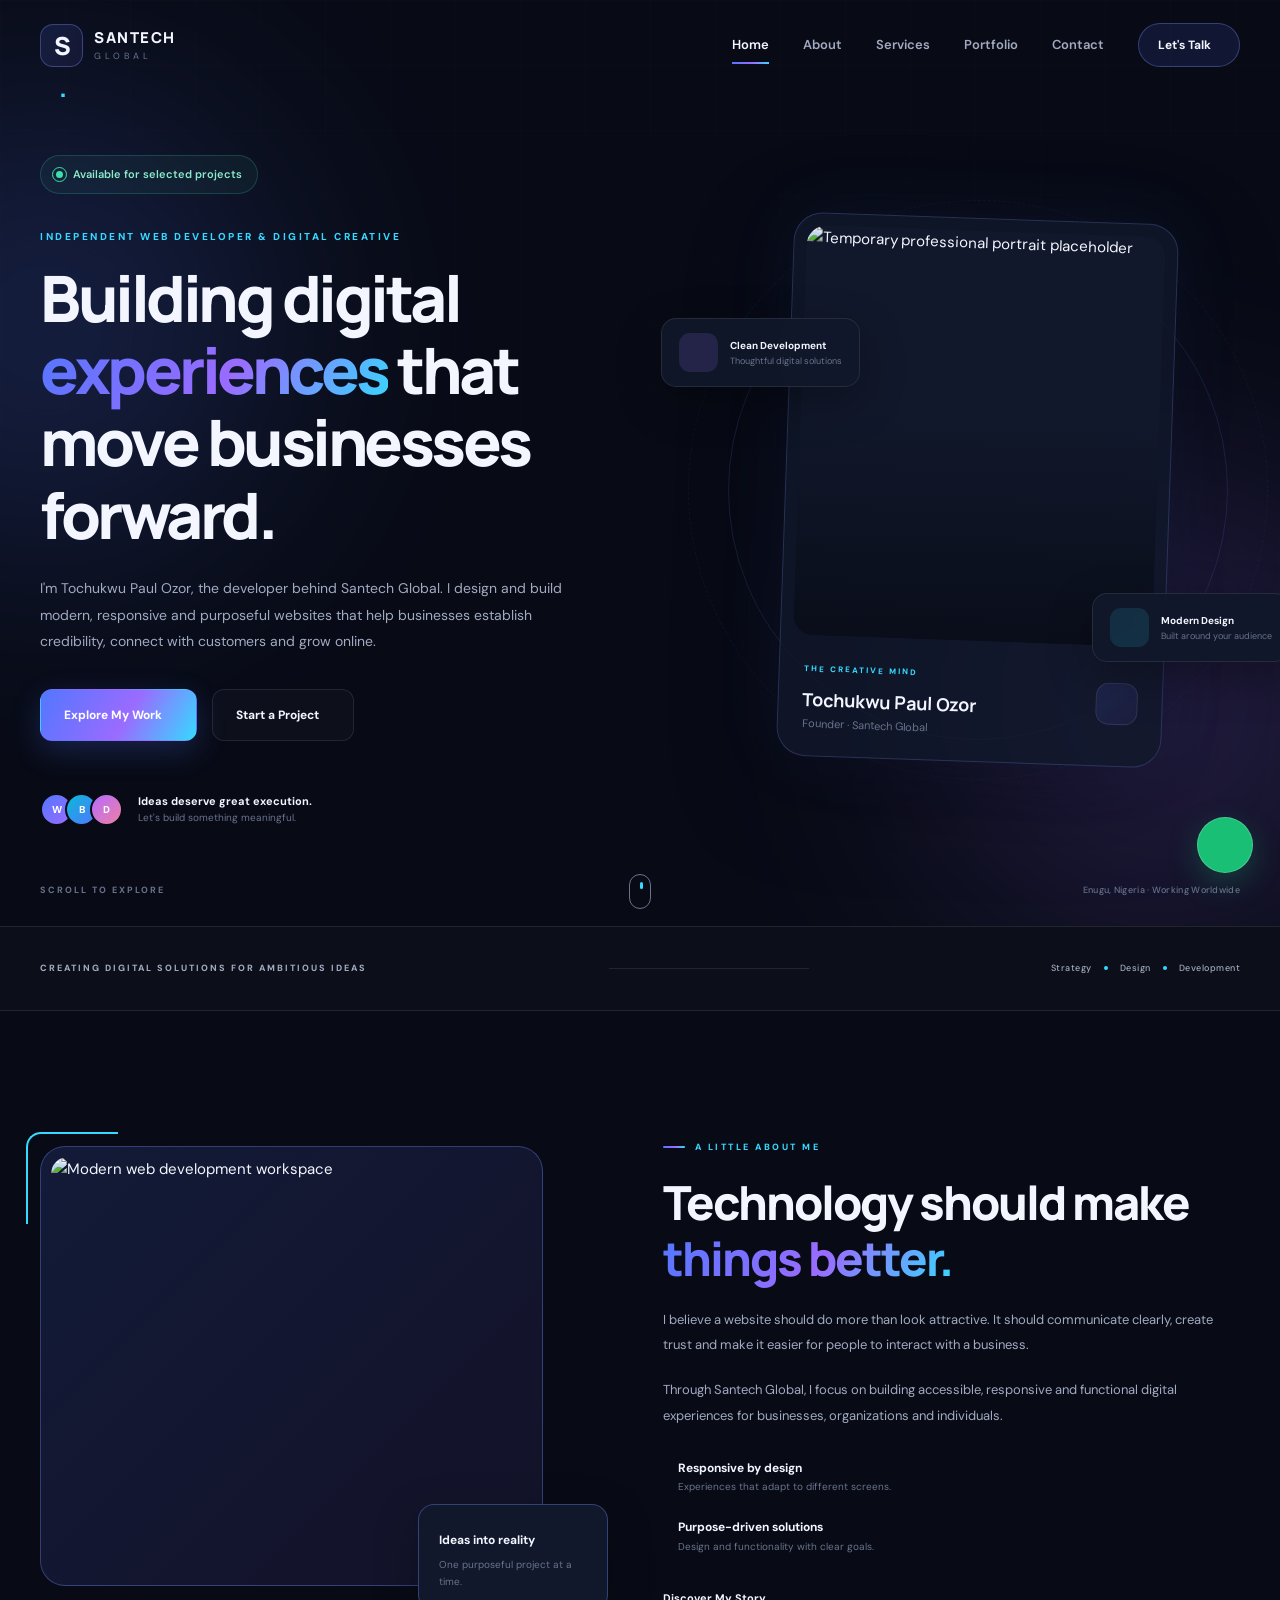
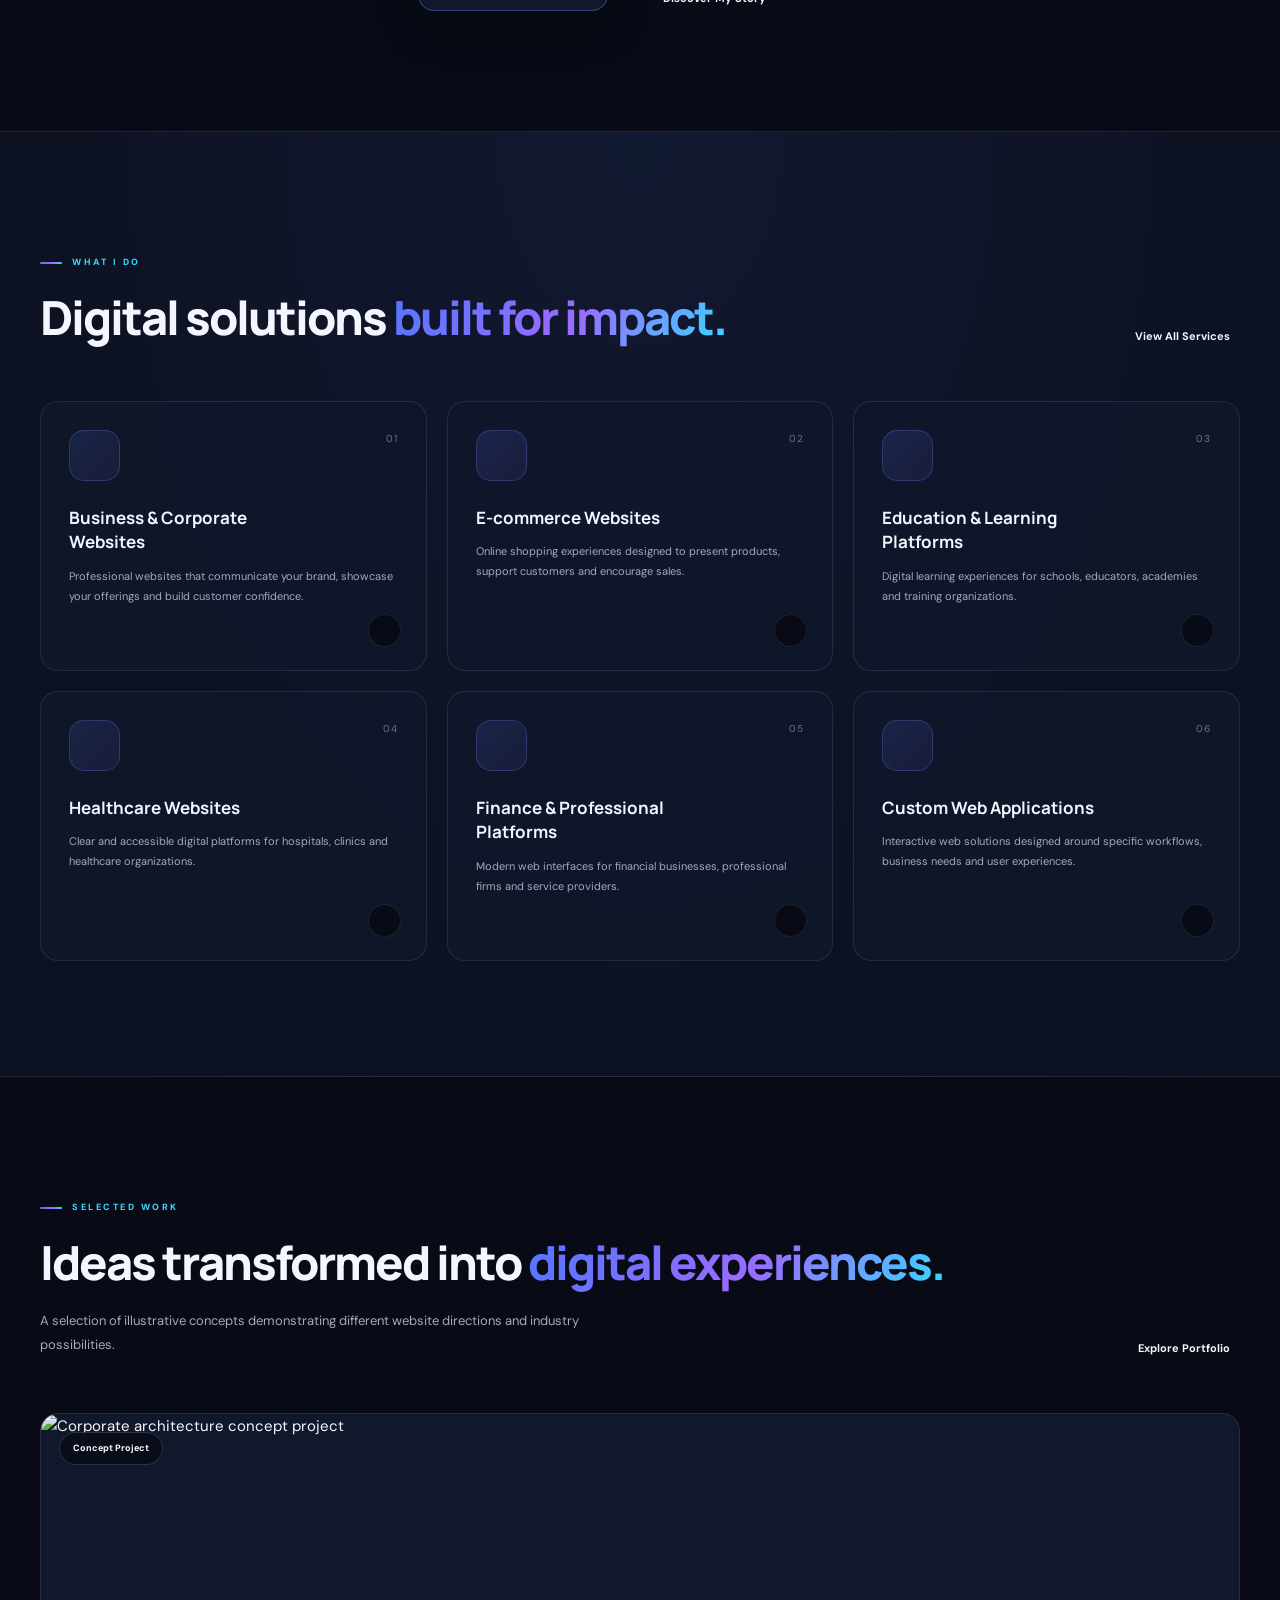
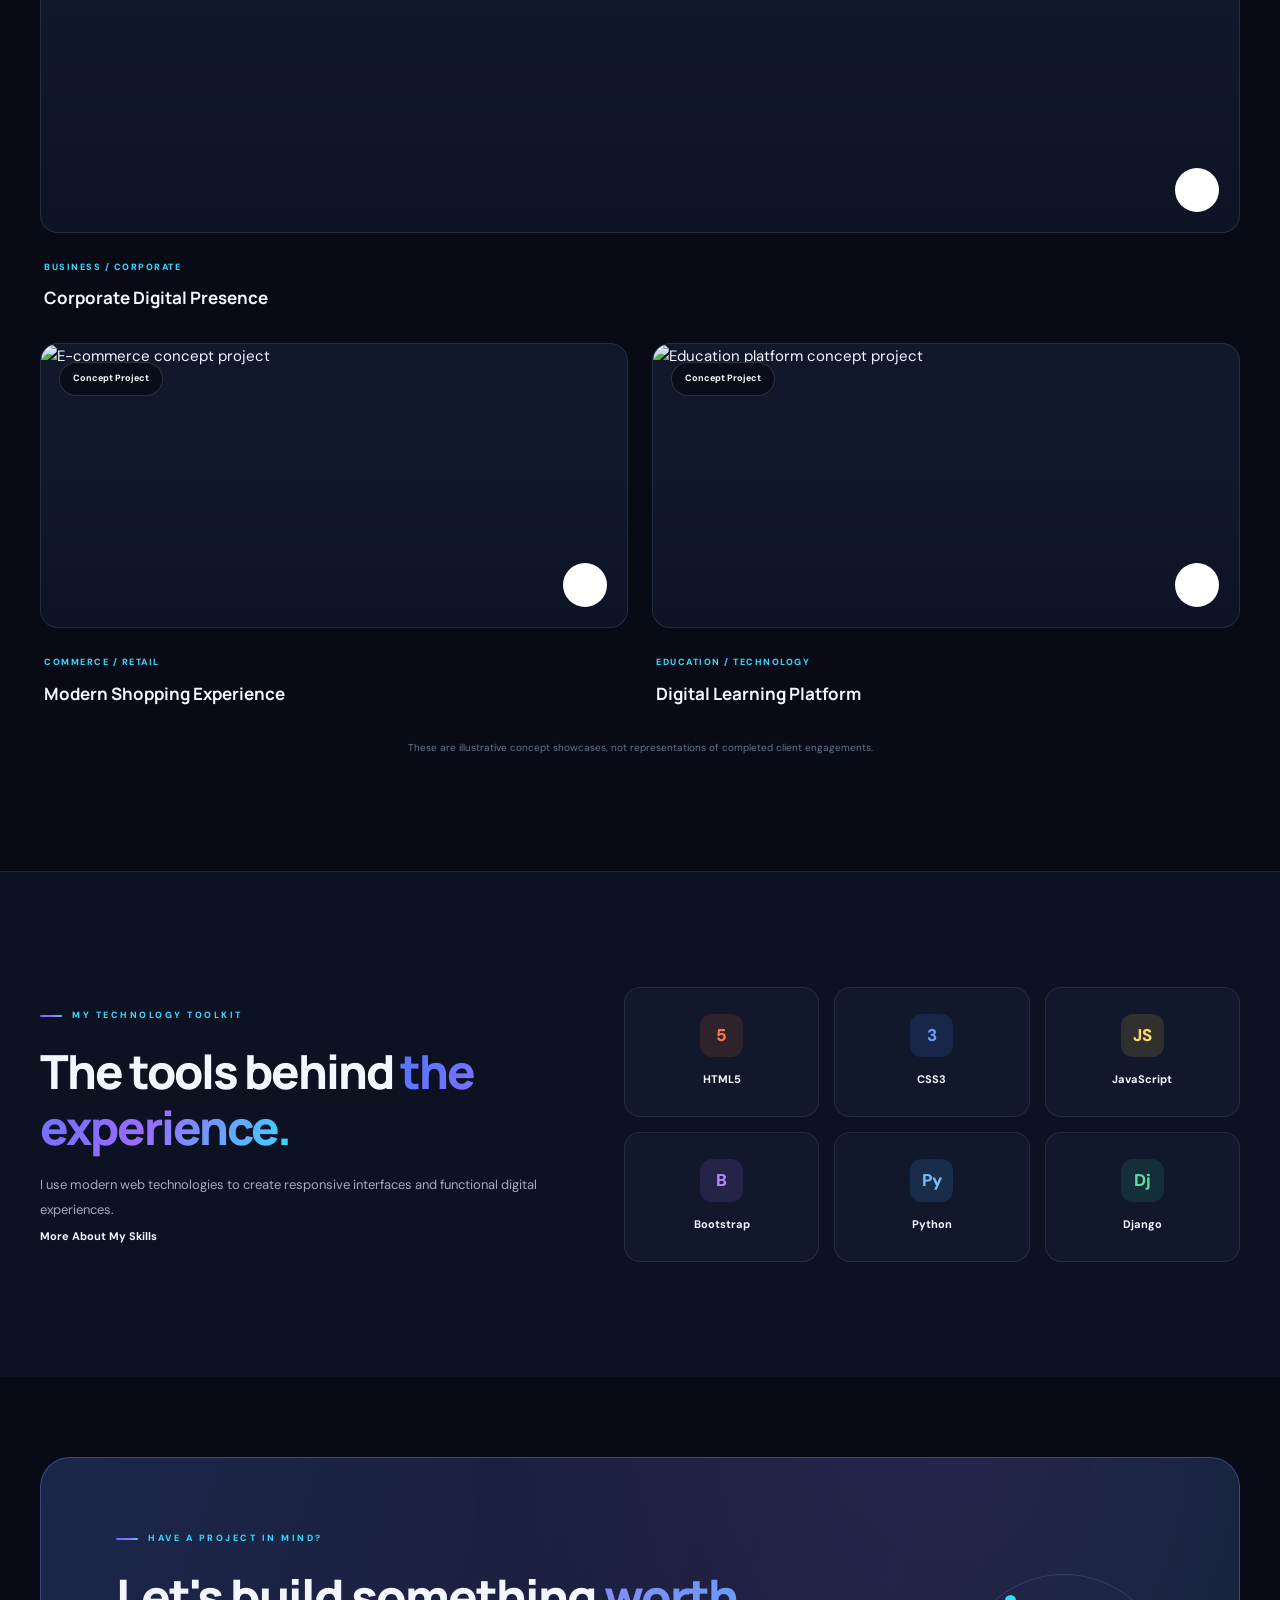
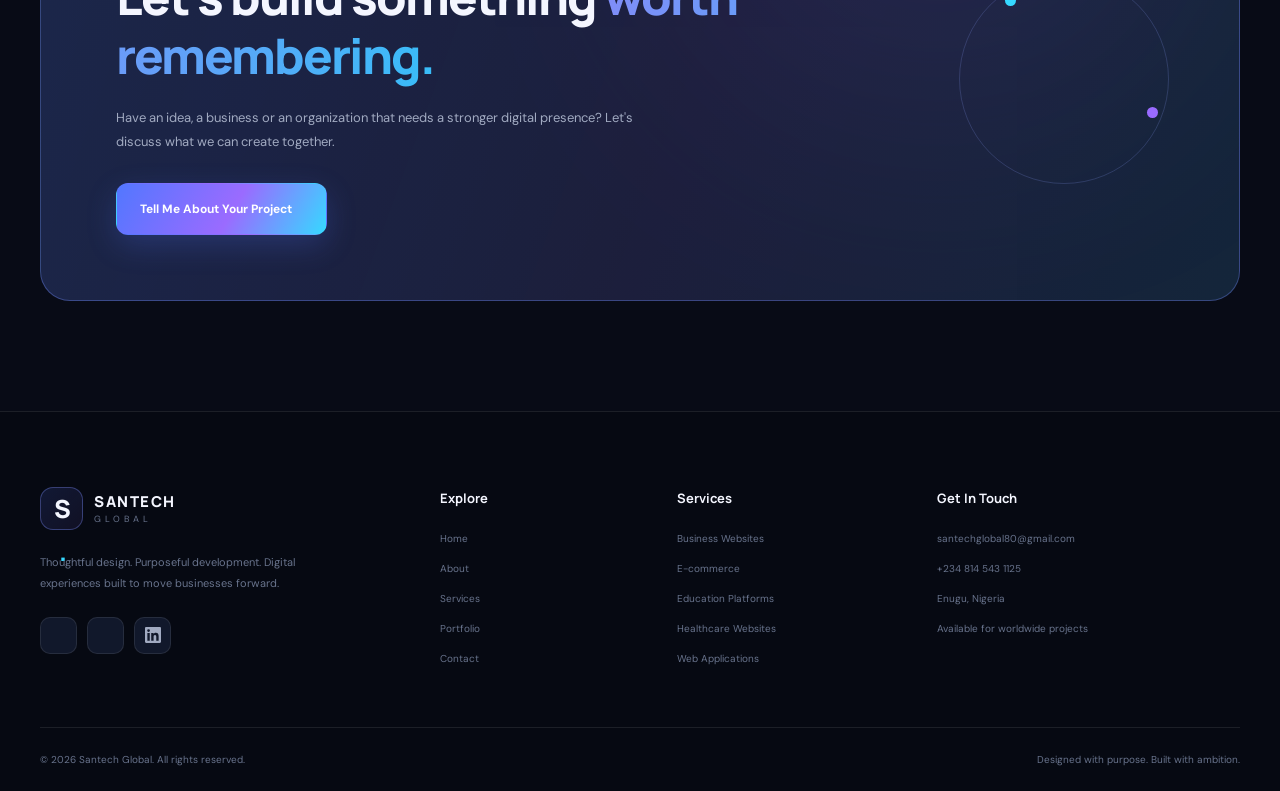
==== index.html @ a394d683 "Initial Santech Global portfolio" ====
<!DOCTYPE html>
<html lang="en">
<head>
    <meta charset="UTF-8">
    <meta name="viewport" content="width=device-width, initial-scale=1.0">

    <title>Santech Global | Digital Experiences That Move Businesses Forward</title>

    <meta name="description" content="Santech Global builds modern, responsive and powerful websites and digital experiences for businesses, organizations and entrepreneurs worldwide.">

    <meta name="keywords" content="web developer, web design, website development, Santech Global, Tochukwu Paul Ozor">

    <meta name="author" content="Tochukwu Paul Ozor">

    <meta name="theme-color" content="#080b16">

    <!-- Open Graph -->
    <meta property="og:title" content="Santech Global | Digital Experiences That Move Businesses Forward">
    <meta property="og:description" content="We build digital experiences that help businesses stand out, connect and grow.">
    <meta property="og:type" content="website">

    <!-- Google Fonts -->
    <link rel="preconnect" href="https://fonts.googleapis.com">
    <link rel="preconnect" href="https://fonts.gstatic.com" crossorigin>

    <link href="https://fonts.googleapis.com/css2?family=DM+Sans:wght@400;500;600;700;800&family=Manrope:wght@400;500;600;700;800&display=swap" rel="stylesheet">

    <!-- Lucide Icons -->
    <script src="https://unpkg.com/lucide@latest"></script>

    <!-- Main Stylesheet -->
    <link rel="stylesheet" href="css/style.css">
</head>

<body>

    <!-- =========================================
         PAGE LOADER
    ========================================== -->
    <div class="page-loader" id="pageLoader">
        <div class="loader-content">
            <div class="loader-logo">S<span>.</span></div>
            <div class="loader-line"></div>
            <p>Building digital possibilities...</p>
        </div>
    </div>


    <!-- =========================================
         HEADER / NAVIGATION
    ========================================== -->
    <header class="site-header" id="header">

        <div class="container header-container">

            <a href="index.html" class="brand" aria-label="Santech Global homepage">

                <span class="brand-icon">S<span>.</span></span>

                <span class="brand-text">
                    <strong>SANTECH</strong>
                    <small>GLOBAL</small>
                </span>

            </a>


            <nav class="main-nav" id="navMenu" aria-label="Main navigation">

                <a href="index.html" class="nav-link active">Home</a>

                <a href="about.html" class="nav-link">About</a>

                <a href="services.html" class="nav-link">Services</a>

                <a href="portfolio.html" class="nav-link">Portfolio</a>

                <a href="contact.html" class="nav-link">Contact</a>

                <a href="contact.html" class="nav-cta">
                    Let's Talk
                    <i data-lucide="arrow-up-right"></i>
                </a>

            </nav>


            <button
                class="menu-toggle"
                id="menuToggle"
                aria-label="Open navigation menu"
                aria-expanded="false"
                aria-controls="navMenu"
                type="button"
            >
                <i data-lucide="menu"></i>
            </button>

        </div>

    </header>


    <main>

        <!-- =========================================
             HERO SECTION
        ========================================== -->
        <section class="hero-section" id="home">

            <div class="hero-background">

                <div class="hero-glow hero-glow-one"></div>
                <div class="hero-glow hero-glow-two"></div>

                <div class="hero-grid-pattern"></div>

            </div>


            <div class="container hero-container">

                <div class="hero-content reveal">

                    <div class="availability-badge">

                        <span class="availability-dot"></span>

                        <span>Available for selected projects</span>

                    </div>


                    <p class="hero-eyebrow">
                        INDEPENDENT WEB DEVELOPER & DIGITAL CREATIVE
                    </p>


                    <h1>
                        Building digital
                        <span class="gradient-text">experiences</span>
                        that move businesses forward.
                    </h1>


                    <p class="hero-description">
                        I'm Tochukwu Paul Ozor, the developer behind Santech Global.
                        I design and build modern, responsive and purposeful websites
                        that help businesses establish credibility, connect with
                        customers and grow online.
                    </p>


                    <div class="hero-actions">

                        <a href="portfolio.html" class="btn btn-primary">

                            Explore My Work

                            <i data-lucide="arrow-up-right"></i>

                        </a>


                        <a href="contact.html" class="btn btn-outline">

                            Start a Project

                            <i data-lucide="message-circle"></i>

                        </a>

                    </div>


                    <div class="hero-trust">

                        <div class="trust-avatars" aria-hidden="true">

                            <span>W</span>
                            <span>B</span>
                            <span>D</span>

                        </div>

                        <div class="trust-text">

                            <strong>Ideas deserve great execution.</strong>

                            <span>Let's build something meaningful.</span>

                        </div>

                    </div>

                </div>


                <!-- HERO PORTRAIT -->

                <div class="hero-visual reveal">

                    <div class="portrait-orbit orbit-one"></div>
                    <div class="portrait-orbit orbit-two"></div>


                    <div class="portrait-card">

                        <div class="portrait-image-wrapper">

                            <!--
                                TEMPORARY UNSPLASH PORTRAIT.
                                Replace this image later with your own photograph.
                            -->

                            <img
                                src="https://images.unsplash.com/photo-1500648767791-00dcc994a43e?auto=format&fit=crop&w=900&q=85"
                                alt="Temporary professional portrait placeholder"
                                class="hero-portrait"
                                fetchpriority="high"
                            >

                            <div class="portrait-overlay"></div>

                        </div>


                        <div class="portrait-caption">

                            <div>

                                <span class="caption-label">THE CREATIVE MIND</span>

                                <h2>Tochukwu Paul Ozor</h2>

                                <p>Founder · Santech Global</p>

                            </div>

                            <span class="caption-icon">
                                <i data-lucide="code-2"></i>
                            </span>

                        </div>

                    </div>


                    <!-- FLOATING CODE CARD -->

                    <div class="floating-card code-floating-card">

                        <div class="floating-card-icon purple-icon">
                            <i data-lucide="code-2"></i>
                        </div>

                        <div>
                            <strong>Clean Development</strong>
                            <span>Thoughtful digital solutions</span>
                        </div>

                    </div>


                    <!-- FLOATING DESIGN CARD -->

                    <div class="floating-card design-floating-card">

                        <div class="floating-card-icon blue-icon">
                            <i data-lucide="palette"></i>
                        </div>

                        <div>
                            <strong>Modern Design</strong>
                            <span>Built around your audience</span>
                        </div>

                    </div>

                </div>

            </div>


            <div class="hero-bottom container">

                <span>SCROLL TO EXPLORE</span>

                <div class="scroll-indicator">
                    <span></span>
                </div>

                <span class="hero-location">
                    <i data-lucide="map-pin"></i>
                    Enugu, Nigeria · Working Worldwide
                </span>

            </div>

        </section>


        <!-- =========================================
             BRAND / INTRO STRIP
        ========================================== -->
        <section class="intro-strip">

            <div class="container intro-strip-content">

                <p>CREATING DIGITAL SOLUTIONS FOR AMBITIOUS IDEAS</p>

                <div class="intro-strip-line"></div>

                <span>
                    Strategy <i></i> Design <i></i> Development
                </span>

            </div>

        </section>


        <!-- =========================================
             ABOUT PREVIEW
        ========================================== -->
        <section class="about-preview section-padding" id="about">

            <div class="container about-preview-grid">

                <div class="about-visual reveal">

                    <div class="about-image-frame">

                        <img
                            src="https://images.unsplash.com/photo-1498050108023-c5249f4df085?auto=format&fit=crop&w=1000&q=85"
                            alt="Modern web development workspace"
                            loading="lazy"
                        >

                    </div>


                    <div class="about-experience-card">

                        <i data-lucide="lightbulb"></i>

                        <strong>Ideas into reality</strong>

                        <span>One purposeful project at a time.</span>

                    </div>

                </div>


                <div class="about-content reveal">

                    <span class="section-label">
                        <span></span>
                        A LITTLE ABOUT ME
                    </span>


                    <h2 class="section-heading">
                        Technology should make
                        <span class="gradient-text">things better.</span>
                    </h2>


                    <p>
                        I believe a website should do more than look attractive.
                        It should communicate clearly, create trust and make it
                        easier for people to interact with a business.
                    </p>


                    <p>
                        Through Santech Global, I focus on building accessible,
                        responsive and functional digital experiences for
                        businesses, organizations and individuals.
                    </p>


                    <div class="about-highlights">

                        <div class="about-highlight">

                            <i data-lucide="monitor-smartphone"></i>

                            <div>
                                <strong>Responsive by design</strong>
                                <span>Experiences that adapt to different screens.</span>
                            </div>

                        </div>


                        <div class="about-highlight">

                            <i data-lucide="target"></i>

                            <div>
                                <strong>Purpose-driven solutions</strong>
                                <span>Design and functionality with clear goals.</span>
                            </div>

                        </div>

                    </div>


                    <a href="about.html" class="text-link">

                        Discover My Story

                        <i data-lucide="arrow-up-right"></i>

                    </a>

                </div>

            </div>

        </section>


        <!-- =========================================
             SERVICES PREVIEW
        ========================================== -->
        <section class="services-section section-padding" id="services">

            <div class="container">

                <div class="section-header reveal">

                    <div>

                        <span class="section-label">
                            <span></span>
                            WHAT I DO
                        </span>

                        <h2 class="section-heading">
                            Digital solutions
                            <span class="gradient-text">built for impact.</span>
                        </h2>

                    </div>


                    <a href="services.html" class="text-link">

                        View All Services

                        <i data-lucide="arrow-up-right"></i>

                    </a>

                </div>


                <div class="services-grid">

                    <article class="service-card reveal">

                        <div class="service-icon">
                            <i data-lucide="building-2"></i>
                        </div>

                        <span class="service-number">01</span>

                        <h3>Business & Corporate Websites</h3>

                        <p>
                            Professional websites that communicate your brand,
                            showcase your offerings and build customer confidence.
                        </p>

                        <a href="services.html" aria-label="Explore business website services">
                            <i data-lucide="arrow-up-right"></i>
                        </a>

                    </article>


                    <article class="service-card reveal">

                        <div class="service-icon">
                            <i data-lucide="shopping-bag"></i>
                        </div>

                        <span class="service-number">02</span>

                        <h3>E-commerce Websites</h3>

                        <p>
                            Online shopping experiences designed to present
                            products, support customers and encourage sales.
                        </p>

                        <a href="services.html" aria-label="Explore e-commerce services">
                            <i data-lucide="arrow-up-right"></i>
                        </a>

                    </article>


                    <article class="service-card reveal">

                        <div class="service-icon">
                            <i data-lucide="graduation-cap"></i>
                        </div>

                        <span class="service-number">03</span>

                        <h3>Education & Learning Platforms</h3>

                        <p>
                            Digital learning experiences for schools, educators,
                            academies and training organizations.
                        </p>

                        <a href="services.html" aria-label="Explore education website services">
                            <i data-lucide="arrow-up-right"></i>
                        </a>

                    </article>


                    <article class="service-card reveal">

                        <div class="service-icon">
                            <i data-lucide="heart-pulse"></i>
                        </div>

                        <span class="service-number">04</span>

                        <h3>Healthcare Websites</h3>

                        <p>
                            Clear and accessible digital platforms for hospitals,
                            clinics and healthcare organizations.
                        </p>

                        <a href="services.html" aria-label="Explore healthcare website services">
                            <i data-lucide="arrow-up-right"></i>
                        </a>

                    </article>


                    <article class="service-card reveal">

                        <div class="service-icon">
                            <i data-lucide="landmark"></i>
                        </div>

                        <span class="service-number">05</span>

                        <h3>Finance & Professional Platforms</h3>

                        <p>
                            Modern web interfaces for financial businesses,
                            professional firms and service providers.
                        </p>

                        <a href="services.html" aria-label="Explore finance website services">
                            <i data-lucide="arrow-up-right"></i>
                        </a>

                    </article>


                    <article class="service-card reveal">

                        <div class="service-icon">
                            <i data-lucide="layers-3"></i>
                        </div>

                        <span class="service-number">06</span>

                        <h3>Custom Web Applications</h3>

                        <p>
                            Interactive web solutions designed around specific
                            workflows, business needs and user experiences.
                        </p>

                        <a href="services.html" aria-label="Explore custom web application services">
                            <i data-lucide="arrow-up-right"></i>
                        </a>

                    </article>

                </div>

            </div>

        </section>


        <!-- =========================================
             FEATURED PROJECTS
        ========================================== -->
        <section class="projects-section section-padding" id="portfolio">

            <div class="container">

                <div class="section-header reveal">

                    <div>

                        <span class="section-label">
                            <span></span>
                            SELECTED WORK
                        </span>

                        <h2 class="section-heading">
                            Ideas transformed into
                            <span class="gradient-text">digital experiences.</span>
                        </h2>

                        <p class="section-description">
                            A selection of illustrative concepts demonstrating
                            different website directions and industry possibilities.
                        </p>

                    </div>


                    <a href="portfolio.html" class="text-link">

                        Explore Portfolio

                        <i data-lucide="arrow-up-right"></i>

                    </a>

                </div>


                <div class="projects-grid">

                    <!-- PROJECT 1 -->

                    <article class="project-card project-large reveal">

                        <div class="project-image">

                            <img
                                src="https://images.unsplash.com/photo-1486406146926-c627a92ad1ab?auto=format&fit=crop&w=1200&q=85"
                                alt="Corporate architecture concept project"
                                loading="lazy"
                            >

                            <span class="project-tag">Concept Project</span>

                            <a href="portfolio.html" class="project-open" aria-label="View portfolio">
                                <i data-lucide="arrow-up-right"></i>
                            </a>

                        </div>


                        <div class="project-details">

                            <div>
                                <span>BUSINESS / CORPORATE</span>
                                <h3>Corporate Digital Presence</h3>
                            </div>

                            <i data-lucide="move-up-right"></i>

                        </div>

                    </article>


                    <!-- PROJECT 2 -->

                    <article class="project-card reveal">

                        <div class="project-image">

                            <img
                                src="https://images.unsplash.com/photo-1556742049-0cfed4f6a45d?auto=format&fit=crop&w=1000&q=85"
                                alt="E-commerce concept project"
                                loading="lazy"
                            >

                            <span class="project-tag">Concept Project</span>

                            <a href="portfolio.html" class="project-open" aria-label="View portfolio">
                                <i data-lucide="arrow-up-right"></i>
                            </a>

                        </div>


                        <div class="project-details">

                            <div>
                                <span>COMMERCE / RETAIL</span>
                                <h3>Modern Shopping Experience</h3>
                            </div>

                            <i data-lucide="move-up-right"></i>

                        </div>

                    </article>


                    <!-- PROJECT 3 -->

                    <article class="project-card reveal">

                        <div class="project-image">

                            <img
                                src="https://images.unsplash.com/photo-1562774053-701939374585?auto=format&fit=crop&w=1000&q=85"
                                alt="Education platform concept project"
                                loading="lazy"
                            >

                            <span class="project-tag">Concept Project</span>

                            <a href="portfolio.html" class="project-open" aria-label="View portfolio">
                                <i data-lucide="arrow-up-right"></i>
                            </a>

                        </div>


                        <div class="project-details">

                            <div>
                                <span>EDUCATION / TECHNOLOGY</span>
                                <h3>Digital Learning Platform</h3>
                            </div>

                            <i data-lucide="move-up-right"></i>

                        </div>

                    </article>

                </div>


                <p class="project-disclaimer">
                    These are illustrative concept showcases, not representations
                    of completed client engagements.
                </p>

            </div>

        </section>


        <!-- =========================================
             TECHNOLOGY / SKILLS
        ========================================== -->
        <section class="technology-section section-padding">

            <div class="container technology-container">

                <div class="technology-content reveal">

                    <span class="section-label">
                        <span></span>
                        MY TECHNOLOGY TOOLKIT
                    </span>


                    <h2 class="section-heading">
                        The tools behind
                        <span class="gradient-text">the experience.</span>
                    </h2>


                    <p class="section-description">
                        I use modern web technologies to create responsive
                        interfaces and functional digital experiences.
                    </p>


                    <a href="about.html" class="text-link">

                        More About My Skills

                        <i data-lucide="arrow-up-right"></i>

                    </a>

                </div>


                <div class="technology-grid reveal">

                    <div class="technology-item">
                        <span class="tech-symbol html-symbol">5</span>
                        <strong>HTML5</strong>
                    </div>

                    <div class="technology-item">
                        <span class="tech-symbol css-symbol">3</span>
                        <strong>CSS3</strong>
                    </div>

                    <div class="technology-item">
                        <span class="tech-symbol js-symbol">JS</span>
                        <strong>JavaScript</strong>
                    </div>

                    <div class="technology-item">
                        <span class="tech-symbol bootstrap-symbol">B</span>
                        <strong>Bootstrap</strong>
                    </div>

                    <div class="technology-item">
                        <span class="tech-symbol python-symbol">Py</span>
                        <strong>Python</strong>
                    </div>

                    <div class="technology-item">
                        <span class="tech-symbol django-symbol">Dj</span>
                        <strong>Django</strong>
                    </div>

                </div>

            </div>

        </section>


        <!-- =========================================
             CALL TO ACTION
        ========================================== -->
        <section class="cta-section section-padding">

            <div class="container">

                <div class="cta-card reveal">

                    <div class="cta-glow"></div>


                    <div class="cta-content">

                        <span class="section-label">
                            <span></span>
                            HAVE A PROJECT IN MIND?
                        </span>


                        <h2>
                            Let's build something
                            <span class="gradient-text">worth remembering.</span>
                        </h2>


                        <p>
                            Have an idea, a business or an organization that
                            needs a stronger digital presence? Let's discuss
                            what we can create together.
                        </p>


                        <a href="contact.html" class="btn btn-primary">

                            Tell Me About Your Project

                            <i data-lucide="arrow-up-right"></i>

                        </a>

                    </div>


                    <div class="cta-decoration" aria-hidden="true">

                        <div class="cta-decoration-circle"></div>

                        <i data-lucide="sparkles"></i>

                    </div>

                </div>

            </div>

        </section>

    </main>


    <!-- =========================================
         FOOTER
    ========================================== -->
    <footer class="site-footer">

        <div class="container">

            <div class="footer-main">

                <div class="footer-brand">

                    <a href="index.html" class="brand">

                        <span class="brand-icon">S<span>.</span></span>

                        <span class="brand-text">
                            <strong>SANTECH</strong>
                            <small>GLOBAL</small>
                        </span>

                    </a>


                    <p>
                        Thoughtful design. Purposeful development.
                        Digital experiences built to move businesses forward.
                    </p>


                    <div class="footer-socials">

                        <a href="mailto:santechglobal80@gmail.com" aria-label="Send email">
                            <i data-lucide="mail"></i>
                        </a>

                        <a href="https://wa.me/2348145431125" target="_blank" rel="noopener noreferrer" aria-label="WhatsApp">
                            <i data-lucide="message-circle"></i>
                        </a>

                        <a href="https://www.linkedin.com/"
                            target="_blank"
                            rel="noopener noreferrer"
                            aria-label="LinkedIn">

                                <svg viewBox="0 0 24 24" fill="currentColor"
                                    width="18" height="18" aria-hidden="true">
                                    <path d="M20.447 20.452h-3.554v-5.569c0-1.328-.027-3.037-1.852-3.037-1.853 0-2.136 1.445-2.136 2.939v5.667H9.35V9h3.414v1.561h.049c.476-.9 1.637-1.85 3.37-1.85 3.601 0 4.267 2.37 4.267 5.455v6.286zM5.337 7.433a2.062 2.062 0 1 1 0-4.124 2.062 2.062 0 0 1 0 4.124zM7.119 20.452H3.555V9h3.564v11.452zM22.225 0H1.771C.792 0 0 .774 0 1.729v20.542C0 23.227.792 24 1.771 24h20.451C23.2 24 24 23.227 24 22.271V1.729C24 .774 23.2 0 22.222 0h.003z"/>
                                </svg>
                            </a>

                    </div>

                </div>


                <div class="footer-column">

                    <h3>Explore</h3>

                    <a href="index.html">Home</a>
                    <a href="about.html">About</a>
                    <a href="services.html">Services</a>
                    <a href="portfolio.html">Portfolio</a>
                    <a href="contact.html">Contact</a>

                </div>


                <div class="footer-column">

                    <h3>Services</h3>

                    <a href="services.html">Business Websites</a>
                    <a href="services.html">E-commerce</a>
                    <a href="services.html">Education Platforms</a>
                    <a href="services.html">Healthcare Websites</a>
                    <a href="services.html">Web Applications</a>

                </div>


                <div class="footer-column footer-contact">

                    <h3>Get In Touch</h3>

                    <a href="mailto:santechglobal80@gmail.com">
                        santechglobal80@gmail.com
                    </a>

                    <a href="https://wa.me/2348145431125" target="_blank" rel="noopener noreferrer">
                        +234 814 543 1125
                    </a>

                    <span>Enugu, Nigeria</span>

                    <span>Available for worldwide projects</span>

                </div>

            </div>


            <div class="footer-bottom">

                <p>
                    &copy; <span id="currentYear"></span> Santech Global.
                    All rights reserved.
                </p>


                <p>
                    Designed with purpose. Built with ambition.
                </p>

            </div>

        </div>

    </footer>


    <!-- =========================================
         FLOATING WHATSAPP BUTTON
    ========================================== -->
    <a
        href="https://wa.me/2348145431125?text=Hello%20Santech%20Global%2C%20I%20would%20like%20to%20discuss%20a%20project."
        class="floating-whatsapp"
        target="_blank"
        rel="noopener noreferrer"
        aria-label="Contact Santech Global on WhatsApp"
    >
        <i data-lucide="message-circle"></i>
        <span class="whatsapp-tooltip">Let's talk</span>
    </a>


    <!-- =========================================
         BACK TO TOP
    ========================================== -->
    <button
        class="back-to-top"
        id="backToTop"
        type="button"
        aria-label="Back to top"
    >
        <i data-lucide="arrow-up"></i>
    </button>


    <!-- Main JavaScript -->
    <script src="js/script.js"></script>

</body>
</html>
---- css/style.css ----
/* =========================================================
   SANTECH GLOBAL
   PREMIUM MULTI-PAGE PORTFOLIO
   Main Stylesheet
========================================================= */


/* =========================================================
   01. ROOT VARIABLES
========================================================= */

:root {
    --bg-primary: #080b16;
    --bg-secondary: #0d1222;
    --bg-card: #11182b;
    --bg-card-hover: #151e35;

    --text-primary: #f4f6ff;
    --text-secondary: #a1aac1;
    --text-muted: #68738c;

    --accent-blue: #5277ff;
    --accent-cyan: #36d9ff;
    --accent-purple: #9a6bff;

    --gradient-primary: linear-gradient(
        120deg,
        #5277ff 0%,
        #9a6bff 55%,
        #36d9ff 100%
    );

    --gradient-soft: linear-gradient(
        135deg,
        rgba(82, 119, 255, 0.15),
        rgba(154, 107, 255, 0.08)
    );

    --border-color: rgba(255, 255, 255, 0.09);
    --border-highlight: rgba(115, 140, 255, 0.35);

    --font-primary: "DM Sans", sans-serif;
    --font-heading: "Manrope", sans-serif;

    --container-width: 1200px;

    --radius-sm: 10px;
    --radius-md: 18px;
    --radius-lg: 26px;
    --radius-xl: 36px;

    --transition: 0.3s ease;

    --shadow-blue: 0 15px 45px rgba(66, 103, 255, 0.18);
}


/* =========================================================
   02. RESET & GLOBAL STYLES
========================================================= */

* {
    margin: 0;
    padding: 0;
    box-sizing: border-box;
}

html {
    scroll-behavior: smooth;
    scroll-padding-top: 100px;
}

body {
    background: var(--bg-primary);
    color: var(--text-primary);
    font-family: var(--font-primary);
    font-size: 15px;
    line-height: 1.7;
    overflow-x: hidden;
    -webkit-font-smoothing: antialiased;
}

body.menu-open {
    overflow: hidden;
}

img {
    display: block;
    max-width: 100%;
}

a {
    color: inherit;
    text-decoration: none;
}

button {
    font: inherit;
    color: inherit;
}

button,
a {
    -webkit-tap-highlight-color: transparent;
}

button:focus-visible,
a:focus-visible {
    outline: 2px solid var(--accent-cyan);
    outline-offset: 4px;
}

ul {
    list-style: none;
}

::selection {
    background: var(--accent-blue);
    color: #fff;
}

.container {
    width: min(
        var(--container-width),
        calc(100% - 48px)
    );
    margin-inline: auto;
}

.section-padding {
    padding: 115px 0;
}

.gradient-text {
    background: var(--gradient-primary);
    -webkit-background-clip: text;
    background-clip: text;
    color: transparent;
}


/* =========================================================
   03. PAGE LOADER
========================================================= */

.page-loader {
    position: fixed;
    inset: 0;
    z-index: 9999;
    display: grid;
    place-items: center;
    background: var(--bg-primary);
    transition: opacity 0.6s ease, visibility 0.6s ease;
}

.page-loader.loaded {
    opacity: 0;
    visibility: hidden;
    pointer-events: none;
}

.loader-content {
    text-align: center;
}

.loader-logo {
    font-family: var(--font-heading);
    font-size: 65px;
    font-weight: 800;
    letter-spacing: -5px;
}

.loader-logo span {
    color: var(--accent-cyan);
}

.loader-line {
    width: 145px;
    height: 3px;
    margin: 12px auto;
    background: var(--gradient-primary);
    border-radius: 20px;
    animation: loaderPulse 1.2s ease-in-out infinite;
}

.loader-content p {
    color: var(--text-muted);
    font-size: 11px;
    letter-spacing: 1px;
}

@keyframes loaderPulse {
    0%, 100% {
        opacity: 0.35;
        transform: scaleX(0.55);
    }

    50% {
        opacity: 1;
        transform: scaleX(1);
    }
}


/* =========================================================
   04. HEADER
========================================================= */

.site-header {
    position: fixed;
    top: 0;
    left: 0;
    z-index: 1000;
    width: 100%;
    padding: 23px 0;
    border-bottom: 1px solid transparent;
    transition: var(--transition);
}

.site-header.scrolled {
    padding: 14px 0;
    background: rgba(8, 11, 22, 0.88);
    border-bottom-color: var(--border-color);
    backdrop-filter: blur(18px);
    -webkit-backdrop-filter: blur(18px);
}

.header-container {
    display: flex;
    align-items: center;
    justify-content: space-between;
    gap: 30px;
}


/* BRAND */

.brand {
    display: inline-flex;
    align-items: center;
    gap: 11px;
    flex-shrink: 0;
}

.brand-icon {
    display: grid;
    place-items: center;
    width: 43px;
    height: 43px;
    border: 1px solid rgba(126, 143, 255, 0.35);
    border-radius: 13px;
    background: var(--gradient-soft);
    font-family: var(--font-heading);
    font-size: 25px;
    font-weight: 800;
    letter-spacing: -2px;
}

.brand-icon span {
    color: var(--accent-cyan);
}

.brand-text {
    display: flex;
    flex-direction: column;
    line-height: 1.15;
}

.brand-text strong {
    font-family: var(--font-heading);
    font-size: 15px;
    font-weight: 800;
    letter-spacing: 1.5px;
}

.brand-text small {
    margin-top: 4px;
    color: var(--text-muted);
    font-size: 9px;
    letter-spacing: 4px;
}


/* NAVIGATION */

.main-nav {
    display: flex;
    align-items: center;
    gap: 34px;
}

.nav-link {
    position: relative;
    color: var(--text-secondary);
    font-size: 13px;
    font-weight: 600;
    transition: var(--transition);
}

.nav-link::after {
    position: absolute;
    bottom: -8px;
    left: 0;
    width: 0;
    height: 2px;
    background: var(--gradient-primary);
    content: "";
    transition: var(--transition);
}

.nav-link:hover,
.nav-link.active {
    color: var(--text-primary);
}

.nav-link:hover::after,
.nav-link.active::after {
    width: 100%;
}

.nav-cta {
    display: inline-flex;
    align-items: center;
    gap: 9px;
    padding: 11px 19px;
    border: 1px solid var(--border-highlight);
    border-radius: 50px;
    background: rgba(82, 119, 255, 0.12);
    font-size: 12px;
    font-weight: 700;
    transition: var(--transition);
}

.nav-cta:hover {
    background: var(--accent-blue);
    box-shadow: var(--shadow-blue);
    transform: translateY(-2px);
}

.nav-cta svg {
    width: 15px;
    height: 15px;
}

.menu-toggle {
    display: none;
    width: 43px;
    height: 43px;
    place-items: center;
    border: 1px solid var(--border-color);
    border-radius: 12px;
    background: var(--bg-card);
    cursor: pointer;
}


/* =========================================================
   05. HERO SECTION
========================================================= */

.hero-section {
    position: relative;
    min-height: 820px;
    display: flex;
    align-items: center;
    padding: 155px 0 100px;
    overflow: hidden;
}

.hero-background {
    position: absolute;
    inset: 0;
    pointer-events: none;
}

.hero-grid-pattern {
    position: absolute;
    inset: 0;
    opacity: 0.12;
    background-image:
        linear-gradient(rgba(255,255,255,.08) 1px, transparent 1px),
        linear-gradient(90deg, rgba(255,255,255,.08) 1px, transparent 1px);
    background-size: 65px 65px;
    mask-image: linear-gradient(to bottom, black, transparent 85%);
}

.hero-glow {
    position: absolute;
    width: 450px;
    height: 450px;
    border-radius: 50%;
    filter: blur(120px);
    opacity: 0.19;
}

.hero-glow-one {
    top: 100px;
    left: -180px;
    background: var(--accent-blue);
}

.hero-glow-two {
    right: -100px;
    bottom: 0;
    background: var(--accent-purple);
}

.hero-container {
    position: relative;
    z-index: 2;
    display: grid;
    grid-template-columns: 1.08fr 0.92fr;
    align-items: center;
    gap: 60px;
}


/* HERO CONTENT */

.hero-content {
    max-width: 640px;
}

.availability-badge {
    display: inline-flex;
    align-items: center;
    gap: 10px;
    padding: 9px 15px;
    border: 1px solid rgba(67, 220, 173, 0.2);
    border-radius: 50px;
    background: rgba(67, 220, 173, 0.06);
    color: #8beacb;
    font-size: 11px;
    font-weight: 600;
}

.availability-dot {
    position: relative;
    width: 7px;
    height: 7px;
    border-radius: 50%;
    background: #3fdda9;
}

.availability-dot::after {
    position: absolute;
    inset: -4px;
    border: 1px solid #3fdda9;
    border-radius: 50%;
    content: "";
    animation: availabilityPulse 1.8s infinite;
}

@keyframes availabilityPulse {
    0% {
        transform: scale(.5);
        opacity: 1;
    }

    100% {
        transform: scale(1.9);
        opacity: 0;
    }
}

.hero-eyebrow {
    margin: 34px 0 17px;
    color: var(--accent-cyan);
    font-size: 10px;
    font-weight: 800;
    letter-spacing: 2.5px;
}

.hero-content h1 {
    max-width: 650px;
    font-family: var(--font-heading);
    font-size: clamp(42px, 5vw, 66px);
    font-weight: 800;
    line-height: 1.13;
    letter-spacing: -3.5px;
}

.hero-description {
    max-width: 530px;
    margin-top: 24px;
    color: var(--text-secondary);
    font-size: 14px;
    line-height: 1.9;
}

.hero-actions {
    display: flex;
    align-items: center;
    flex-wrap: wrap;
    gap: 15px;
    margin-top: 34px;
}


/* BUTTONS */

.btn {
    display: inline-flex;
    align-items: center;
    justify-content: center;
    gap: 11px;
    min-height: 52px;
    padding: 0 23px;
    border: 1px solid transparent;
    border-radius: 12px;
    font-size: 12px;
    font-weight: 700;
    transition: var(--transition);
}

.btn svg {
    width: 17px;
    height: 17px;
}

.btn-primary {
    background: var(--gradient-primary);
    color: #fff;
    box-shadow: 0 10px 30px rgba(82, 119, 255, 0.22);
}

.btn-primary:hover {
    box-shadow: 0 15px 40px rgba(82, 119, 255, 0.38);
    transform: translateY(-4px);
}

.btn-outline {
    border-color: var(--border-color);
    background: rgba(255,255,255,.025);
    color: var(--text-primary);
}

.btn-outline:hover {
    border-color: var(--border-highlight);
    background: var(--gradient-soft);
    transform: translateY(-4px);
}


/* TRUST AREA */

.hero-trust {
    display: flex;
    align-items: center;
    gap: 15px;
    margin-top: 52px;
}

.trust-avatars {
    display: flex;
    padding-left: 8px;
}

.trust-avatars span {
    display: grid;
    place-items: center;
    width: 33px;
    height: 33px;
    margin-left: -8px;
    border: 2px solid var(--bg-primary);
    border-radius: 50%;
    background: linear-gradient(135deg, #5277ff, #9a6bff);
    color: white;
    font-size: 10px;
    font-weight: 800;
}

.trust-avatars span:nth-child(2) {
    background: linear-gradient(135deg, #09b9d8, #5277ff);
}

.trust-avatars span:nth-child(3) {
    background: linear-gradient(135deg, #b56cff, #ed7fa4);
}

.trust-text {
    display: flex;
    flex-direction: column;
    line-height: 1.5;
}

.trust-text strong {
    font-size: 11px;
}

.trust-text span {
    color: var(--text-muted);
    font-size: 10px;
}


/* HERO PORTRAIT */

.hero-visual {
    position: relative;
    display: grid;
    place-items: center;
    min-height: 540px;
}

.portrait-card {
    position: relative;
    z-index: 2;
    width: min(100%, 385px);
    padding: 12px;
    border: 1px solid rgba(133, 149, 255, 0.22);
    border-radius: 29px;
    background: rgba(17, 24, 43, 0.8);
    box-shadow:
        0 30px 100px rgba(0,0,0,.35),
        0 0 70px rgba(82,119,255,.09);
    transform: rotate(2deg);
    transition: transform .5s ease;
}

.portrait-card:hover {
    transform: rotate(0deg) translateY(-8px);
}

.portrait-image-wrapper {
    position: relative;
    height: 410px;
    overflow: hidden;
    border-radius: 20px;
    background: var(--bg-card);
}

.hero-portrait {
    width: 100%;
    height: 100%;
    object-fit: cover;
    object-position: center 25%;
    transition: transform .8s ease;
}

.portrait-card:hover .hero-portrait {
    transform: scale(1.06);
}

.portrait-overlay {
    position: absolute;
    inset: 0;
    background: linear-gradient(
        to top,
        rgba(8,11,22,.8),
        transparent 55%
    );
}

.portrait-caption {
    display: flex;
    align-items: center;
    justify-content: space-between;
    padding: 19px 12px 10px;
}

.caption-label {
    color: var(--accent-cyan);
    font-size: 8px;
    font-weight: 800;
    letter-spacing: 2px;
}

.portrait-caption h2 {
    margin-top: 4px;
    font-family: var(--font-heading);
    font-size: 18px;
}

.portrait-caption p {
    color: var(--text-muted);
    font-size: 11px;
}

.caption-icon {
    display: grid;
    place-items: center;
    width: 42px;
    height: 42px;
    border: 1px solid var(--border-color);
    border-radius: 13px;
    background: var(--gradient-soft);
    color: var(--accent-cyan);
}

.caption-icon svg {
    width: 20px;
}


/* ORBIT EFFECTS */

.portrait-orbit {
    position: absolute;
    border: 1px solid rgba(117, 135, 255, .15);
    border-radius: 50%;
    pointer-events: none;
}

.orbit-one {
    width: 500px;
    height: 500px;
    animation: orbitRotate 25s linear infinite;
}

.orbit-two {
    width: 580px;
    height: 580px;
    border-style: dashed;
    opacity: .45;
    animation: orbitRotate 45s linear infinite reverse;
}

@keyframes orbitRotate {
    to {
        transform: rotate(360deg);
    }
}


/* FLOATING CARDS */

.floating-card {
    position: absolute;
    z-index: 3;
    display: flex;
    align-items: center;
    gap: 12px;
    padding: 14px 17px;
    border: 1px solid var(--border-color);
    border-radius: 15px;
    background: rgba(17, 24, 43, 0.93);
    box-shadow: 0 15px 45px rgba(0,0,0,.3);
    backdrop-filter: blur(12px);
    animation: floatingCard 4s ease-in-out infinite;
}

.code-floating-card {
    top: 100px;
    left: -55px;
}

.design-floating-card {
    right: -50px;
    bottom: 100px;
    animation-delay: -2s;
}

.floating-card-icon {
    display: grid;
    place-items: center;
    width: 39px;
    height: 39px;
    border-radius: 11px;
}

.floating-card-icon svg {
    width: 19px;
}

.purple-icon {
    background: rgba(154, 107, 255, .15);
    color: #b18cff;
}

.blue-icon {
    background: rgba(54, 217, 255, .12);
    color: var(--accent-cyan);
}

.floating-card div:last-child {
    display: flex;
    flex-direction: column;
}

.floating-card strong {
    font-size: 10px;
}

.floating-card span {
    color: var(--text-muted);
    font-size: 9px;
}

@keyframes floatingCard {
    0%, 100% {
        transform: translateY(0);
    }

    50% {
        transform: translateY(-11px);
    }
}


/* HERO BOTTOM */

.hero-bottom {
    position: absolute;
    right: 0;
    bottom: 27px;
    left: 0;
    display: flex;
    align-items: center;
    justify-content: space-between;
    color: var(--text-muted);
    font-size: 9px;
    font-weight: 700;
    letter-spacing: 2px;
}

.scroll-indicator {
    position: absolute;
    left: 50%;
    width: 22px;
    height: 35px;
    border: 1px solid var(--text-muted);
    border-radius: 20px;
    transform: translateX(-50%);
}

.scroll-indicator span {
    position: absolute;
    top: 7px;
    left: 50%;
    width: 3px;
    height: 7px;
    border-radius: 5px;
    background: var(--accent-cyan);
    animation: scrollMove 1.5s infinite;
}

@keyframes scrollMove {
    0% {
        opacity: 0;
        transform: translate(-50%, 0);
    }

    40% {
        opacity: 1;
    }

    100% {
        opacity: 0;
        transform: translate(-50%, 12px);
    }
}

.hero-location {
    display: flex;
    align-items: center;
    gap: 7px;
    letter-spacing: .3px;
    font-weight: 500;
}

.hero-location svg {
    width: 14px;
    color: var(--accent-cyan);
}


/* =========================================================
   06. INTRO STRIP
========================================================= */

.intro-strip {
    border-top: 1px solid var(--border-color);
    border-bottom: 1px solid var(--border-color);
    background: rgba(255,255,255,.015);
}

.intro-strip-content {
    display: flex;
    align-items: center;
    justify-content: space-between;
    min-height: 83px;
    gap: 20px;
}

.intro-strip-content p,
.intro-strip-content > span {
    color: var(--text-secondary);
    font-size: 9px;
    font-weight: 800;
    letter-spacing: 2px;
}

.intro-strip-line {
    flex: 1;
    max-width: 200px;
    height: 1px;
    background: var(--border-color);
}

.intro-strip-content > span {
    display: flex;
    align-items: center;
    gap: 12px;
    font-weight: 500;
    letter-spacing: .5px;
}

.intro-strip-content > span i {
    width: 4px;
    height: 4px;
    border-radius: 50%;
    background: var(--accent-cyan);
}


/* =========================================================
   07. SECTION HEADINGS
========================================================= */

.section-label {
    display: inline-flex;
    align-items: center;
    gap: 10px;
    color: var(--accent-cyan);
    font-size: 9px;
    font-weight: 800;
    letter-spacing: 2.5px;
}

.section-label > span {
    width: 22px;
    height: 2px;
    border-radius: 3px;
    background: var(--gradient-primary);
}

.section-heading {
    margin-top: 17px;
    font-family: var(--font-heading);
    font-size: clamp(32px, 4vw, 47px);
    font-weight: 800;
    line-height: 1.2;
    letter-spacing: -2px;
}

.section-description {
    max-width: 550px;
    margin-top: 18px;
    color: var(--text-secondary);
    font-size: 13px;
    line-height: 1.9;
}

.section-header {
    display: flex;
    align-items: flex-end;
    justify-content: space-between;
    gap: 30px;
    margin-bottom: 55px;
}

.text-link {
    display: inline-flex;
    align-items: center;
    gap: 10px;
    color: var(--text-primary);
    font-size: 11px;
    font-weight: 700;
    white-space: nowrap;
    transition: var(--transition);
}

.text-link svg {
    width: 16px;
    color: var(--accent-cyan);
    transition: var(--transition);
}

.text-link:hover {
    color: var(--accent-cyan);
}

.text-link:hover svg {
    transform: translate(4px, -4px);
}


/* =========================================================
   08. ABOUT PREVIEW
========================================================= */

.about-preview-grid {
    display: grid;
    grid-template-columns: 0.95fr 1.05fr;
    align-items: center;
    gap: 100px;
}

.about-visual {
    position: relative;
    padding: 20px 20px 30px 0;
}

.about-image-frame {
    position: relative;
    height: 440px;
    padding: 10px;
    border: 1px solid var(--border-highlight);
    border-radius: 25px;
    background: var(--gradient-soft);
}

.about-image-frame::before {
    position: absolute;
    top: -15px;
    left: -15px;
    width: 90px;
    height: 90px;
    border-top: 2px solid var(--accent-cyan);
    border-left: 2px solid var(--accent-cyan);
    border-radius: 15px 0 0;
    content: "";
}

.about-image-frame img {
    width: 100%;
    height: 100%;
    object-fit: cover;
    border-radius: 17px;
}

.about-experience-card {
    position: absolute;
    right: -45px;
    bottom: 5px;
    display: flex;
    flex-direction: column;
    gap: 5px;
    width: 190px;
    padding: 20px;
    border: 1px solid var(--border-highlight);
    border-radius: 16px;
    background: var(--bg-card);
    box-shadow: 0 15px 45px rgba(0,0,0,.3);
}

.about-experience-card svg {
    width: 24px;
    margin-bottom: 7px;
    color: var(--accent-cyan);
}

.about-experience-card strong {
    font-size: 12px;
}

.about-experience-card span {
    color: var(--text-muted);
    font-size: 10px;
}

.about-content > p {
    margin-top: 20px;
    color: var(--text-secondary);
    font-size: 13px;
    line-height: 1.95;
}

.about-highlights {
    display: grid;
    gap: 22px;
    margin: 30px 0;
}

.about-highlight {
    display: flex;
    align-items: center;
    gap: 15px;
}

.about-highlight > svg {
    flex-shrink: 0;
    width: 42px;
    height: 42px;
    padding: 11px;
    border: 1px solid var(--border-highlight);
    border-radius: 12px;
    background: var(--gradient-soft);
    color: var(--accent-cyan);
}

.about-highlight div {
    display: flex;
    flex-direction: column;
}

.about-highlight strong {
    font-size: 12px;
}

.about-highlight span {
    color: var(--text-muted);
    font-size: 10px;
}


/* =========================================================
   09. SERVICES
========================================================= */

.services-section {
    background:
        radial-gradient(
            ellipse at 50% 0%,
            rgba(82,119,255,.07),
            transparent 65%
        ),
        var(--bg-secondary);
    border-top: 1px solid var(--border-color);
    border-bottom: 1px solid var(--border-color);
}

.services-grid {
    display: grid;
    grid-template-columns: repeat(3, 1fr);
    gap: 20px;
}

.service-card {
    position: relative;
    min-height: 270px;
    padding: 28px;
    border: 1px solid var(--border-color);
    border-radius: var(--radius-md);
    background: rgba(17,24,43,.72);
    overflow: hidden;
    transition: var(--transition);
}

.service-card::before {
    position: absolute;
    top: -100px;
    right: -100px;
    width: 200px;
    height: 200px;
    border-radius: 50%;
    background: var(--accent-blue);
    filter: blur(100px);
    opacity: 0;
    content: "";
    transition: var(--transition);
}

.service-card:hover {
    border-color: var(--border-highlight);
    background: var(--bg-card-hover);
    transform: translateY(-7px);
    box-shadow: 0 20px 45px rgba(0,0,0,.2);
}

.service-card:hover::before {
    opacity: .17;
}

.service-icon {
    position: relative;
    z-index: 1;
    display: grid;
    place-items: center;
    width: 51px;
    height: 51px;
    border: 1px solid rgba(110,137,255,.25);
    border-radius: 15px;
    background: var(--gradient-soft);
    color: var(--accent-cyan);
}

.service-icon svg {
    width: 22px;
}

.service-number {
    position: absolute;
    top: 28px;
    right: 28px;
    color: var(--text-muted);
    font-size: 10px;
    letter-spacing: 1px;
}

.service-card h3 {
    position: relative;
    z-index: 1;
    max-width: 250px;
    margin-top: 25px;
    font-family: var(--font-heading);
    font-size: 17px;
    line-height: 1.45;
}

.service-card p {
    position: relative;
    z-index: 1;
    margin-top: 12px;
    color: var(--text-secondary);
    font-size: 11px;
    line-height: 1.8;
}

.service-card > a {
    position: absolute;
    right: 25px;
    bottom: 23px;
    display: grid;
    place-items: center;
    width: 33px;
    height: 33px;
    border: 1px solid var(--border-color);
    border-radius: 50%;
    background: var(--bg-primary);
    color: var(--accent-cyan);
    transition: var(--transition);
}

.service-card > a:hover {
    background: var(--accent-blue);
    color: white;
    transform: rotate(45deg);
}


/* =========================================================
   10. FEATURED PROJECTS
========================================================= */

.projects-grid {
    display: grid;
    grid-template-columns: repeat(2, 1fr);
    gap: 30px 24px;
}

.project-card {
    min-width: 0;
}

.project-large {
    grid-column: 1 / -1;
}

.project-image {
    position: relative;
    height: 285px;
    border: 1px solid var(--border-color);
    border-radius: 18px;
    background: var(--bg-card);
    overflow: hidden;
}

.project-large .project-image {
    height: 420px;
}

.project-image::after {
    position: absolute;
    inset: 0;
    background: linear-gradient(
        to top,
        rgba(8,11,22,.35),
        transparent 55%
    );
    content: "";
    pointer-events: none;
}

.project-image img {
    width: 100%;
    height: 100%;
    object-fit: cover;
    transition: transform .7s ease;
}

.project-card:hover .project-image img {
    transform: scale(1.06);
}

.project-tag {
    position: absolute;
    z-index: 2;
    top: 18px;
    left: 18px;
    padding: 8px 13px;
    border: 1px solid rgba(255,255,255,.15);
    border-radius: 30px;
    background: rgba(8,11,22,.78);
    color: white;
    font-size: 9px;
    font-weight: 700;
    backdrop-filter: blur(8px);
}

.project-open {
    position: absolute;
    z-index: 2;
    right: 20px;
    bottom: 20px;
    display: grid;
    place-items: center;
    width: 44px;
    height: 44px;
    border-radius: 50%;
    background: white;
    color: #080b16;
    transition: var(--transition);
}

.project-open:hover {
    background: var(--accent-cyan);
    transform: rotate(45deg);
}

.project-details {
    display: flex;
    align-items: center;
    justify-content: space-between;
    padding: 20px 4px 0;
}

.project-details div > span {
    color: var(--accent-cyan);
    font-size: 9px;
    font-weight: 800;
    letter-spacing: 1.5px;
}

.project-details h3 {
    margin-top: 6px;
    font-family: var(--font-heading);
    font-size: 17px;
}

.project-details > svg {
    width: 21px;
    color: var(--text-muted);
    transition: var(--transition);
}

.project-card:hover .project-details > svg {
    color: var(--accent-cyan);
    transform: translate(4px, -4px);
}

.project-disclaimer {
    margin-top: 30px;
    color: var(--text-muted);
    font-size: 10px;
    text-align: center;
}


/* =========================================================
   11. TECHNOLOGY
========================================================= */

.technology-section {
    border-top: 1px solid var(--border-color);
    background: var(--bg-secondary);
}

.technology-container {
    display: grid;
    grid-template-columns: .9fr 1.1fr;
    align-items: center;
    gap: 80px;
}

.technology-grid {
    display: grid;
    grid-template-columns: repeat(3, 1fr);
    gap: 15px;
}

.technology-item {
    display: flex;
    flex-direction: column;
    align-items: center;
    justify-content: center;
    gap: 13px;
    min-height: 130px;
    border: 1px solid var(--border-color);
    border-radius: 16px;
    background: var(--bg-card);
    transition: var(--transition);
}

.technology-item:hover {
    border-color: var(--border-highlight);
    background: var(--bg-card-hover);
    transform: translateY(-5px);
}

.technology-item strong {
    font-size: 11px;
}

.tech-symbol {
    display: grid;
    place-items: center;
    width: 43px;
    height: 43px;
    border-radius: 12px;
    font-size: 17px;
    font-weight: 800;
}

.html-symbol {
    background: rgba(255,100,50,.13);
    color: #ff784f;
}

.css-symbol {
    background: rgba(65,125,255,.14);
    color: #6d9dff;
}

.js-symbol {
    background: rgba(255,214,80,.13);
    color: #ffdb66;
}

.bootstrap-symbol {
    background: rgba(160,100,255,.14);
    color: #b18aff;
}

.python-symbol {
    background: rgba(70,160,255,.14);
    color: #75bdff;
}

.django-symbol {
    background: rgba(55,210,150,.12);
    color: #60dbaa;
}


/* =========================================================
   12. CALL TO ACTION
========================================================= */

.cta-section {
    padding-top: 80px;
    padding-bottom: 110px;
}

.cta-card {
    position: relative;
    min-height: 350px;
    display: flex;
    align-items: center;
    padding: 65px 75px;
    border: 1px solid var(--border-highlight);
    border-radius: 30px;
    background:
        linear-gradient(
            110deg,
            rgba(82,119,255,.15),
            rgba(154,107,255,.08) 55%,
            rgba(54,217,255,.07)
        ),
        var(--bg-card);
    overflow: hidden;
}

.cta-glow {
    position: absolute;
    top: -200px;
    right: 100px;
    width: 400px;
    height: 400px;
    border-radius: 50%;
    background: var(--accent-purple);
    filter: blur(140px);
    opacity: .16;
}

.cta-content {
    position: relative;
    z-index: 2;
    max-width: 690px;
}

.cta-content h2 {
    margin-top: 20px;
    font-family: var(--font-heading);
    font-size: clamp(32px, 4vw, 49px);
    font-weight: 800;
    line-height: 1.2;
    letter-spacing: -2px;
}

.cta-content p {
    max-width: 550px;
    margin: 20px 0 28px;
    color: var(--text-secondary);
    font-size: 13px;
    line-height: 1.9;
}

.cta-decoration {
    position: absolute;
    right: 70px;
    display: grid;
    place-items: center;
    width: 210px;
    height: 210px;
    color: var(--accent-cyan);
}

.cta-decoration-circle {
    position: absolute;
    inset: 0;
    border: 1px solid rgba(140,160,255,.2);
    border-radius: 50%;
    animation: orbitRotate 20s linear infinite;
}

.cta-decoration-circle::before,
.cta-decoration-circle::after {
    position: absolute;
    width: 11px;
    height: 11px;
    border-radius: 50%;
    background: var(--accent-cyan);
    content: "";
}

.cta-decoration-circle::before {
    top: 20px;
    left: 45px;
}

.cta-decoration-circle::after {
    right: 10px;
    bottom: 65px;
    background: var(--accent-purple);
}

.cta-decoration > svg {
    width: 55px;
    height: 55px;
    stroke-width: 1;
}


/* =========================================================
   13. FOOTER
========================================================= */

.site-footer {
    padding-top: 75px;
    border-top: 1px solid var(--border-color);
    background: #060912;
}

.footer-main {
    display: grid;
    grid-template-columns: 1.5fr .8fr .9fr 1.3fr;
    gap: 50px;
    padding-bottom: 60px;
}

.footer-brand > p {
    max-width: 270px;
    margin-top: 22px;
    color: var(--text-muted);
    font-size: 11px;
    line-height: 1.9;
}

.footer-socials {
    display: flex;
    gap: 10px;
    margin-top: 23px;
}

.footer-socials a {
    display: grid;
    place-items: center;
    width: 37px;
    height: 37px;
    border: 1px solid var(--border-color);
    border-radius: 10px;
    background: var(--bg-card);
    color: var(--text-secondary);
    transition: var(--transition);
}

.footer-socials a:hover {
    border-color: var(--border-highlight);
    background: var(--gradient-soft);
    color: var(--accent-cyan);
    transform: translateY(-4px);
}

.footer-socials svg {
    width: 16px;
}

.footer-column {
    display: flex;
    flex-direction: column;
    align-items: flex-start;
    gap: 13px;
}

.footer-column h3 {
    margin-bottom: 8px;
    font-family: var(--font-heading);
    font-size: 13px;
}

.footer-column > a,
.footer-column > span {
    color: var(--text-muted);
    font-size: 10px;
    transition: var(--transition);
}

.footer-column > a:hover {
    color: var(--accent-cyan);
    transform: translateX(3px);
}

.footer-contact > a {
    overflow-wrap: anywhere;
}

.footer-bottom {
    display: flex;
    justify-content: space-between;
    gap: 20px;
    padding: 23px 0;
    border-top: 1px solid var(--border-color);
}

.footer-bottom p {
    color: var(--text-muted);
    font-size: 10px;
}


/* =========================================================
   14. FLOATING WHATSAPP
========================================================= */

.floating-whatsapp {
    position: fixed;
    right: 27px;
    bottom: 27px;
    z-index: 900;
    display: grid;
    place-items: center;
    width: 56px;
    height: 56px;
    border: 1px solid rgba(255,255,255,.2);
    border-radius: 50%;
    background: #19bf75;
    color: white;
    box-shadow: 0 10px 30px rgba(25,191,117,.25);
    transition: var(--transition);
}

.floating-whatsapp:hover {
    background: #0ea967;
    box-shadow: 0 15px 40px rgba(25,191,117,.4);
    transform: translateY(-5px) scale(1.04);
}

.floating-whatsapp > svg {
    width: 25px;
    height: 25px;
}

.whatsapp-tooltip {
    position: absolute;
    right: 67px;
    padding: 8px 12px;
    border: 1px solid var(--border-color);
    border-radius: 8px;
    background: var(--bg-card);
    color: white;
    font-size: 10px;
    opacity: 0;
    visibility: hidden;
    transition: var(--transition);
}

.floating-whatsapp:hover .whatsapp-tooltip {
    opacity: 1;
    visibility: visible;
}


/* =========================================================
   15. BACK TO TOP
========================================================= */

.back-to-top {
    position: fixed;
    right: 34px;
    bottom: 96px;
    z-index: 890;
    display: grid;
    place-items: center;
    width: 43px;
    height: 43px;
    border: 1px solid var(--border-highlight);
    border-radius: 12px;
    background: var(--bg-card);
    color: var(--accent-cyan);
    opacity: 0;
    visibility: hidden;
    transform: translateY(15px);
    transition: var(--transition);
    cursor: pointer;
}

.back-to-top.show {
    opacity: 1;
    visibility: visible;
    transform: translateY(0);
}

.back-to-top:hover {
    background: var(--accent-blue);
    color: white;
}


/* =========================================================
   16. SCROLL REVEAL ANIMATIONS
========================================================= */

.reveal {
    opacity: 0;
    transform: translateY(35px);
    transition:
        opacity .8s ease,
        transform .8s cubic-bezier(.2,.7,.2,1);
}

.reveal.visible {
    opacity: 1;
    transform: translateY(0);
}


/* =========================================================
   17. RESPONSIVE — TABLETS
========================================================= */

@media (max-width: 1050px) {

    .main-nav {
        gap: 22px;
    }

    .hero-container {
        gap: 35px;
    }

    .hero-content h1 {
        font-size: 54px;
    }

    .portrait-card {
        width: 330px;
    }

    .portrait-image-wrapper {
        height: 365px;
    }

    .orbit-one {
        width: 430px;
        height: 430px;
    }

    .orbit-two {
        width: 490px;
        height: 490px;
    }

    .code-floating-card {
        left: -20px;
    }

    .design-floating-card {
        right: -20px;
    }

    .about-preview-grid {
        gap: 65px;
    }

    .footer-main {
        gap: 30px;
    }

}


/* =========================================================
   18. RESPONSIVE — MOBILE NAVIGATION
========================================================= */

@media (max-width: 780px) {

    .container {
        width: min(
            100% - 36px,
            var(--container-width)
        );
    }

    .section-padding {
        padding: 85px 0;
    }

    .site-header {
        padding: 15px 0;
    }

    .menu-toggle {
        display: grid;
    }

    .main-nav {
        position: fixed;
        top: 75px;
        right: 0;
        left: 0;
        display: flex;
        flex-direction: column;
        align-items: stretch;
        gap: 0;
        max-height: calc(100vh - 75px);
        padding: 15px 22px 25px;
        border-bottom: 1px solid var(--border-color);
        background: rgba(8,11,22,.98);
        backdrop-filter: blur(20px);
        overflow-y: auto;
        opacity: 0;
        visibility: hidden;
        transform: translateY(-12px);
        transition: var(--transition);
    }

    .main-nav.open {
        opacity: 1;
        visibility: visible;
        transform: translateY(0);
    }

    .nav-link {
        padding: 15px 5px;
        border-bottom: 1px solid var(--border-color);
    }

    .nav-link::after {
        display: none;
    }

    .nav-cta {
        justify-content: center;
        margin-top: 18px;
    }


    /* HERO */

    .hero-section {
        min-height: auto;
        padding: 135px 0 105px;
    }

    .hero-container {
        grid-template-columns: 1fr;
        gap: 60px;
    }

    .hero-content {
        max-width: 100%;
    }

    .hero-content h1 {
        max-width: 650px;
        font-size: clamp(43px, 8vw, 61px);
    }

    .hero-description {
        max-width: 620px;
    }

    .hero-visual {
        min-height: 500px;
    }

    .portrait-card {
        width: min(350px, 80%);
    }

    .portrait-image-wrapper {
        height: 365px;
    }

    .hero-bottom {
        bottom: 25px;
    }

    .hero-location {
        display: none;
    }

    .scroll-indicator {
        left: auto;
        right: 0;
        transform: none;
    }


    /* ABOUT */

    .about-preview-grid {
        grid-template-columns: 1fr;
        gap: 65px;
    }

    .about-visual {
        width: min(100%, 500px);
        margin-inline: auto;
    }

    .about-image-frame {
        height: 410px;
    }

    .about-content {
        max-width: 650px;
    }


    /* SERVICES */

    .services-grid {
        grid-template-columns: repeat(2, 1fr);
    }


    /* TECHNOLOGY */

    .technology-container {
        grid-template-columns: 1fr;
        gap: 45px;
    }


    /* CTA */

    .cta-card {
        padding: 55px 40px;
    }

    .cta-decoration {
        right: 25px;
        opacity: .35;
    }


    /* FOOTER */

    .footer-main {
        grid-template-columns: repeat(2, 1fr);
        gap: 45px 30px;
    }

}


/* =========================================================
   19. RESPONSIVE — SMALL MOBILE
========================================================= */

@media (max-width: 520px) {

    .container {
        width: calc(100% - 34px);
    }

    .section-padding {
        padding: 72px 0;
    }

    .brand-icon {
        width: 39px;
        height: 39px;
    }

    .brand-text strong {
        font-size: 13px;
    }

    .hero-section {
        padding-top: 120px;
    }

    .hero-content h1 {
        font-size: 43px;
        letter-spacing: -2.5px;
    }

    .hero-eyebrow {
        font-size: 8px;
        letter-spacing: 1.8px;
    }

    .hero-description {
        font-size: 12px;
    }

    .hero-actions {
        align-items: stretch;
        flex-direction: column;
    }

    .hero-actions .btn {
        width: 100%;
    }

    .hero-trust {
        margin-top: 35px;
    }

    .hero-visual {
        min-height: 435px;
    }

    .portrait-card {
        width: min(310px, 85%);
        padding: 9px;
    }

    .portrait-image-wrapper {
        height: 315px;
    }

    .portrait-caption h2 {
        font-size: 15px;
    }

    .code-floating-card {
        top: 60px;
        left: -5px;
    }

    .design-floating-card {
        right: -5px;
        bottom: 45px;
    }

    .floating-card {
        gap: 8px;
        padding: 10px;
    }

    .floating-card-icon {
        width: 32px;
        height: 32px;
    }

    .floating-card strong {
        font-size: 9px;
    }

    .floating-card span {
        font-size: 8px;
    }

    .orbit-one {
        width: 340px;
        height: 340px;
    }

    .orbit-two {
        width: 390px;
        height: 390px;
    }


    /* INTRO */

    .intro-strip-content {
        min-height: 75px;
        flex-direction: column;
        justify-content: center;
        gap: 7px;
    }

    .intro-strip-content p {
        font-size: 8px;
        text-align: center;
    }

    .intro-strip-line {
        display: none;
    }

    .intro-strip-content > span {
        font-size: 9px;
    }


    /* HEADINGS */

    .section-heading {
        font-size: 34px;
        letter-spacing: -1.5px;
    }

    .section-header {
        align-items: flex-start;
        flex-direction: column;
        gap: 20px;
        margin-bottom: 35px;
    }


    /* ABOUT */

    .about-image-frame {
        height: 330px;
    }

    .about-experience-card {
        right: -5px;
        width: 165px;
        padding: 15px;
    }


    /* SERVICES */

    .services-grid {
        grid-template-columns: 1fr;
        gap: 14px;
    }

    .service-card {
        min-height: 245px;
        padding: 23px;
    }


    /* PROJECTS */

    .projects-grid {
        grid-template-columns: 1fr;
        gap: 35px;
    }

    .project-large {
        grid-column: auto;
    }

    .project-image,
    .project-large .project-image {
        height: 250px;
    }

    .project-details h3 {
        font-size: 15px;
    }


    /* TECHNOLOGY */

    .technology-grid {
        grid-template-columns: repeat(2, 1fr);
    }

    .technology-item {
        min-height: 115px;
    }


    /* CTA */

    .cta-section {
        padding-top: 40px;
        padding-bottom: 75px;
    }

    .cta-card {
        min-height: 390px;
        padding: 38px 25px;
    }

    .cta-content h2 {
        font-size: 34px;
        letter-spacing: -1.5px;
    }

    .cta-content p {
        font-size: 12px;
    }

    .cta-decoration {
        top: 15px;
        right: -65px;
        width: 160px;
        height: 160px;
        opacity: .18;
    }


    /* FOOTER */

    .site-footer {
        padding-top: 55px;
    }

    .footer-main {
        grid-template-columns: 1fr 1fr;
        gap: 38px 20px;
        padding-bottom: 40px;
    }

    .footer-brand {
        grid-column: 1 / -1;
    }

    .footer-bottom {
        flex-direction: column;
        gap: 8px;
    }

    .footer-bottom p {
        font-size: 9px;
    }


    /* FLOATING BUTTONS */

    .floating-whatsapp {
        right: 16px;
        bottom: 18px;
        width: 51px;
        height: 51px;
    }

    .back-to-top {
        right: 22px;
        bottom: 82px;
        width: 39px;
        height: 39px;
    }

    .whatsapp-tooltip {
        display: none;
    }

}


/* =========================================================
   20. REDUCED MOTION ACCESSIBILITY
========================================================= */

@media (prefers-reduced-motion: reduce) {

    *,
    *::before,
    *::after {
        scroll-behavior: auto !important;
        animation-duration: 0.01ms !important;
        animation-iteration-count: 1 !important;
        transition-duration: 0.01ms !important;
    }

    .reveal {
        opacity: 1;
        transform: none;
    }

}


/* =========================================================
   ABOUT PAGE — SANTECH GLOBAL
========================================================= */

/* ABOUT HERO */

.about-page-hero {
    position: relative;
    overflow: hidden;
    padding-top: 150px;
}

.about-page-hero-grid {
    display: grid;
    grid-template-columns: 1.1fr 0.9fr;
    align-items: center;
    gap: 80px;
}

.about-page-hero-content {
    max-width: 650px;
}

.about-page-hero-content h1 {
    margin: 22px 0;
    font-family: "Manrope", sans-serif;
    font-size: clamp(2.7rem, 5vw, 4.6rem);
    font-weight: 800;
    line-height: 1.13;
    letter-spacing: -2.5px;
}

.about-page-hero-content > p {
    max-width: 570px;
    color: var(--text-muted, #a1a1aa);
    font-size: 1.05rem;
    line-height: 1.9;
}

.about-page-hero-visual {
    position: relative;
    max-width: 470px;
    width: 100%;
    justify-self: center;
}

.about-page-image-frame {
    position: relative;
    height: 530px;
    overflow: hidden;
    border: 1px solid rgba(255,255,255,0.1);
    border-radius: 28px;
    background: #151a2b;
    box-shadow: 0 30px 90px rgba(0,0,0,0.35);
}

.about-page-image-frame::after {
    content: "";
    position: absolute;
    inset: 40% 0 0;
    background: linear-gradient(transparent, rgba(8,11,22,0.8));
    pointer-events: none;
}

.about-page-image-frame img {
    width: 100%;
    height: 100%;
    display: block;
    object-fit: cover;
    object-position: center 25%;
}

.about-page-image-caption {
    position: absolute;
    left: 25px;
    right: 25px;
    bottom: 25px;
    z-index: 2;
}

.about-page-image-caption > span {
    color: #a5b4fc;
    font-size: 0.68rem;
    font-weight: 800;
    letter-spacing: 2px;
}

.about-page-image-caption h2 {
    margin: 9px 0 4px;
    color: #fff;
    font-family: "Manrope", sans-serif;
    font-size: 1.5rem;
    font-weight: 800;
}

.about-page-image-caption p {
    margin: 0;
    color: #cbd5e1;
    font-size: 0.9rem;
}


/* MY STORY */

.about-story-section {
    background: rgba(255,255,255,0.018);
    border-top: 1px solid rgba(255,255,255,0.045);
    border-bottom: 1px solid rgba(255,255,255,0.045);
}

.about-story-grid {
    display: grid;
    grid-template-columns: 0.85fr 1.15fr;
    gap: 90px;
    align-items: start;
}

.about-story-heading {
    position: sticky;
    top: 130px;
}

.about-story-heading .section-heading {
    margin-top: 25px;
    font-size: clamp(2rem, 3.5vw, 3.2rem);
}

.about-story-content p {
    margin: 0 0 23px;
    color: var(--text-muted, #a1a1aa);
    font-size: 1rem;
    line-height: 2;
}


/* VALUES */

.about-values-section {
    position: relative;
}

.about-values-grid {
    display: grid;
    grid-template-columns: repeat(2, 1fr);
    gap: 22px;
    margin-top: 55px;
}

.about-value-card {
    position: relative;
    padding: 35px;
    border: 1px solid rgba(255,255,255,0.08);
    border-radius: 20px;
    background: rgba(255,255,255,0.025);
    transition: transform 0.3s ease, border-color 0.3s ease,
                background 0.3s ease;
}

.about-value-card:hover {
    transform: translateY(-7px);
    border-color: rgba(129,140,248,0.4);
    background: rgba(129,140,248,0.045);
}

.about-value-card .service-icon {
    margin-bottom: 25px;
}

.about-value-card h3 {
    margin: 0 0 12px;
    color: #fff;
    font-family: "Manrope", sans-serif;
    font-size: 1.25rem;
    font-weight: 800;
}

.about-value-card p {
    margin: 0;
    color: var(--text-muted, #a1a1aa);
    font-size: 0.95rem;
    line-height: 1.85;
}


/* TECHNICAL SKILLS */

.about-skills-section {
    background: rgba(255,255,255,0.018);
    border-top: 1px solid rgba(255,255,255,0.045);
    border-bottom: 1px solid rgba(255,255,255,0.045);
}

.about-skills-grid {
    display: grid;
    grid-template-columns: 1fr 1fr;
    align-items: center;
    gap: 85px;
}

.about-skills-content > p {
    margin: 20px 0;
    color: var(--text-muted, #a1a1aa);
    line-height: 1.9;
}

.about-skills-content .text-link {
    margin-top: 15px;
}

.about-skills-list {
    padding: 15px 30px;
    border: 1px solid rgba(255,255,255,0.08);
    border-radius: 22px;
    background: rgba(255,255,255,0.025);
}

.about-skill-item {
    display: flex;
    justify-content: space-between;
    align-items: center;
    gap: 15px;
    padding: 19px 0;
    border-bottom: 1px solid rgba(255,255,255,0.07);
}

.about-skill-item:last-child {
    border-bottom: none;
}

.about-skill-item > div {
    display: flex;
    align-items: center;
    gap: 15px;
}

.about-skill-item strong {
    color: #fff;
    font-size: 0.95rem;
    font-weight: 700;
}

.about-skill-item > span {
    color: var(--text-muted, #a1a1aa);
    font-size: 0.8rem;
    text-align: right;
}


/* PROJECT APPROACH */

.about-process-section {
    position: relative;
}

.about-process-grid {
    display: grid;
    grid-template-columns: repeat(4, 1fr);
    gap: 20px;
    margin-top: 55px;
}

.about-process-card {
    position: relative;
    min-height: 270px;
    padding: 30px 24px;
    border: 1px solid rgba(255,255,255,0.08);
    border-radius: 18px;
    background: rgba(255,255,255,0.025);
    transition: transform 0.3s ease, border-color 0.3s ease;
}

.about-process-card:hover {
    transform: translateY(-6px);
    border-color: rgba(129,140,248,0.4);
}

.about-process-card .process-number {
    position: absolute;
    top: 25px;
    right: 25px;
    color: rgba(255,255,255,0.18);
    font-family: "Manrope", sans-serif;
    font-size: 1.1rem;
    font-weight: 800;
}

.about-process-card > i {
    width: 32px;
    height: 32px;
    margin: 30px 0 25px;
    color: #a5b4fc;
}

.about-process-card h3 {
    margin: 0 0 12px;
    color: #fff;
    font-family: "Manrope", sans-serif;
    font-size: 1.1rem;
    font-weight: 800;
}

.about-process-card p {
    margin: 0;
    color: var(--text-muted, #a1a1aa);
    font-size: 0.9rem;
    line-height: 1.8;
}


/* ABOUT PAGE RESPONSIVENESS */

@media (max-width: 1100px) {

    .about-page-hero-grid {
        gap: 45px;
    }

    .about-story-grid {
        gap: 50px;
    }

    .about-skills-grid {
        gap: 45px;
    }

    .about-process-grid {
        grid-template-columns: repeat(2, 1fr);
    }

}


@media (max-width: 768px) {

    .about-page-hero {
        padding-top: 120px;
    }

    .about-page-hero-grid {
        grid-template-columns: 1fr;
        gap: 50px;
    }

    .about-page-hero-content {
        max-width: 100%;
    }

    .about-page-hero-content h1 {
        font-size: clamp(2.4rem, 9vw, 3.5rem);
        letter-spacing: -1.5px;
    }

    .about-page-hero-visual {
        max-width: 420px;
    }

    .about-page-image-frame {
        height: 460px;
    }

    .about-story-grid {
        grid-template-columns: 1fr;
        gap: 30px;
    }

    .about-story-heading {
        position: static;
    }

    .about-values-grid {
        grid-template-columns: 1fr;
    }

    .about-skills-grid {
        grid-template-columns: 1fr;
        gap: 40px;
    }

    .about-process-grid {
        grid-template-columns: 1fr 1fr;
    }

}


@media (max-width: 480px) {

    .about-page-hero-content h1 {
        font-size: 2.3rem;
    }

    .about-page-image-frame {
        height: 390px;
        border-radius: 20px;
    }

    .about-page-image-caption {
        left: 18px;
        right: 18px;
        bottom: 18px;
    }

    .about-value-card {
        padding: 26px 22px;
    }

    .about-skills-list {
        padding: 10px 18px;
    }

    .about-skill-item {
        align-items: flex-start;
    }

    .about-skill-item > span {
        max-width: 125px;
        line-height: 1.5;
    }

    .about-process-grid {
        grid-template-columns: 1fr;
    }

    .about-process-card {
        min-height: 220px;
    }

}


/* =========================================================
   SERVICES PAGE
   ========================================================= */

.services-page-hero {
    padding-top: 165px;
    padding-bottom: 65px;
    position: relative;
    overflow: hidden;
}

.services-page-hero::before {
    content: "";
    position: absolute;
    width: 500px;
    height: 500px;
    top: -180px;
    right: -120px;
    background: radial-gradient(circle, rgba(99, 102, 241, 0.16), transparent 70%);
    pointer-events: none;
}

.services-hero-content {
    max-width: 850px;
    position: relative;
    z-index: 1;
}

.services-hero-content h1 {
    font-family: "Manrope", sans-serif;
    font-size: clamp(2.8rem, 6vw, 5.2rem);
    line-height: 1.12;
    font-weight: 800;
    letter-spacing: -3px;
    margin: 22px 0;
}

.services-hero-content h1 span,
.services-why-content h2 span,
.section-heading h2 span,
.cta-card h2 span {
    background: linear-gradient(100deg, #818cf8, #38bdf8);
    -webkit-background-clip: text;
    background-clip: text;
    color: transparent;
}

.services-hero-content p {
    max-width: 650px;
    color: var(--text-muted, #a1a1aa);
    font-size: 1.08rem;
    line-height: 1.8;
    margin-bottom: 30px;
}

.services-hero-content .btn {
    display: inline-flex;
    align-items: center;
    gap: 10px;
}

.services-hero-content .btn i {
    width: 18px;
    height: 18px;
}

.services-hero-bottom {
    display: flex;
    flex-wrap: wrap;
    align-items: center;
    gap: 18px;
    margin-top: 75px;
    padding-top: 25px;
    border-top: 1px solid rgba(255, 255, 255, 0.09);
    color: #a1a1aa;
    font-size: 0.76rem;
    font-weight: 700;
    letter-spacing: 1.5px;
}

.services-hero-bottom i {
    width: 15px;
    height: 15px;
    color: #6366f1;
}

.services-list-section {
    background: rgba(255, 255, 255, 0.015);
}

.services-list-section .section-heading,
.services-process-section .section-heading {
    max-width: 680px;
    margin-bottom: 55px;
}

.services-page-grid {
    display: grid;
    grid-template-columns: repeat(3, minmax(0, 1fr));
    gap: 22px;
}

.service-detail-card {
    position: relative;
    padding: 32px;
    border: 1px solid rgba(255, 255, 255, 0.08);
    border-radius: 18px;
    background: linear-gradient(145deg, rgba(255, 255, 255, 0.045), rgba(255, 255, 255, 0.015));
    transition: transform 0.3s ease, border-color 0.3s ease, background 0.3s ease;
}

.service-detail-card:hover {
    transform: translateY(-7px);
    border-color: rgba(129, 140, 248, 0.4);
    background: linear-gradient(145deg, rgba(99, 102, 241, 0.1), rgba(255, 255, 255, 0.02));
}

.service-detail-top {
    display: flex;
    justify-content: space-between;
    align-items: center;
    margin-bottom: 30px;
}

.service-detail-number {
    color: #818cf8;
    font-size: 0.82rem;
    font-weight: 800;
    letter-spacing: 1px;
}

.service-detail-top > i {
    width: 43px;
    height: 43px;
    padding: 11px;
    border-radius: 12px;
    color: #a5b4fc;
    background: rgba(99, 102, 241, 0.13);
}

.service-detail-card h3 {
    font-family: "Manrope", sans-serif;
    font-size: 1.2rem;
    line-height: 1.4;
    margin-bottom: 13px;
}

.service-detail-card p {
    color: var(--text-muted, #a1a1aa);
    font-size: 0.91rem;
    line-height: 1.75;
    margin-bottom: 22px;
}

.service-detail-card ul {
    list-style: none;
    padding: 0;
    margin: 0;
    display: grid;
    gap: 11px;
}

.service-detail-card li {
    position: relative;
    padding-left: 21px;
    color: #d4d4d8;
    font-size: 0.86rem;
    line-height: 1.5;
}

.service-detail-card li::before {
    content: "";
    position: absolute;
    top: 7px;
    left: 0;
    width: 7px;
    height: 7px;
    border-radius: 50%;
    background: #818cf8;
    box-shadow: 0 0 10px rgba(129, 140, 248, 0.5);
}

/* WHY WORK WITH ME */

.services-why-grid {
    display: grid;
    grid-template-columns: 0.9fr 1.1fr;
    align-items: center;
    gap: 80px;
}

.services-why-content h2 {
    font-family: "Manrope", sans-serif;
    font-size: clamp(2rem, 4vw, 3.2rem);
    line-height: 1.2;
    letter-spacing: -1.5px;
    margin: 20px 0;
}

.services-why-content > p {
    color: var(--text-muted, #a1a1aa);
    font-size: 0.96rem;
    line-height: 1.85;
    margin-bottom: 25px;
}

.services-benefits-list {
    display: grid;
    gap: 18px;
}

.services-benefit {
    display: flex;
    align-items: flex-start;
    gap: 20px;
    padding: 23px;
    border: 1px solid rgba(255, 255, 255, 0.07);
    border-radius: 15px;
    background: rgba(255, 255, 255, 0.025);
    transition: border-color 0.3s ease, transform 0.3s ease;
}

.services-benefit:hover {
    border-color: rgba(129, 140, 248, 0.35);
    transform: translateX(5px);
}

.services-benefit > span {
    flex-shrink: 0;
    display: grid;
    place-items: center;
    width: 45px;
    height: 45px;
    border-radius: 12px;
    color: #a5b4fc;
    background: rgba(99, 102, 241, 0.13);
}

.services-benefit > span i {
    width: 21px;
    height: 21px;
}

.services-benefit h3 {
    font-size: 1rem;
    margin-bottom: 7px;
}

.services-benefit p {
    color: var(--text-muted, #a1a1aa);
    font-size: 0.88rem;
    line-height: 1.65;
}

/* SERVICES PROCESS */

.services-process-section {
    background: rgba(255, 255, 255, 0.015);
}

.services-process-grid {
    display: grid;
    grid-template-columns: repeat(4, minmax(0, 1fr));
    gap: 18px;
}

.services-process-card {
    position: relative;
    padding: 28px 23px;
    border: 1px solid rgba(255, 255, 255, 0.08);
    border-radius: 16px;
    background: rgba(255, 255, 255, 0.025);
    transition: transform 0.3s ease, border-color 0.3s ease;
}

.services-process-card:hover {
    transform: translateY(-6px);
    border-color: rgba(129, 140, 248, 0.4);
}

.services-process-card > span {
    display: block;
    color: #818cf8;
    font-size: 0.8rem;
    font-weight: 800;
    margin-bottom: 25px;
}

.services-process-card > i {
    display: block;
    width: 29px;
    height: 29px;
    color: #a5b4fc;
    margin-bottom: 22px;
}

.services-process-card h3 {
    font-family: "Manrope", sans-serif;
    font-size: 1.05rem;
    margin-bottom: 12px;
}

.services-process-card p {
    color: var(--text-muted, #a1a1aa);
    font-size: 0.86rem;
    line-height: 1.75;
}

/* SERVICES RESPONSIVE */

@media (max-width: 1050px) {
    .services-page-grid {
        grid-template-columns: repeat(2, minmax(0, 1fr));
    }

    .services-process-grid {
        grid-template-columns: repeat(2, minmax(0, 1fr));
    }

    .services-why-grid {
        gap: 45px;
    }
}

@media (max-width: 768px) {
    .services-page-hero {
        padding-top: 135px;
    }

    .services-hero-content h1 {
        letter-spacing: -1.5px;
    }

    .services-hero-bottom {
        gap: 12px;
        margin-top: 50px;
        font-size: 0.66rem;
    }

    .services-why-grid {
        grid-template-columns: 1fr;
        gap: 40px;
    }

    .services-list-section .section-heading,
    .services-process-section .section-heading {
        margin-bottom: 35px;
    }
}

@media (max-width: 520px) {
    .services-page-grid,
    .services-process-grid {
        grid-template-columns: 1fr;
    }

    .service-detail-card {
        padding: 25px;
    }

    .services-benefit {
        padding: 18px;
        gap: 14px;
    }

    .services-hero-bottom {
        gap: 9px;
        letter-spacing: 0.8px;
    }

    .services-hero-bottom i {
        width: 12px;
        height: 12px;
    }
}

/* =========================================================
   SERVICES SHOWCASE — REFINED CARD DESIGN
   ========================================================= */

.services-showcase-grid {
    display: grid;
    grid-template-columns: repeat(3, minmax(0, 1fr));
    gap: 18px;
}

.service-showcase-card {
    position: relative;
    isolation: isolate;
    overflow: hidden;
    min-width: 0;
    padding: 25px 23px;
    border: 1px solid rgba(255, 255, 255, 0.075);
    border-radius: 15px;
    background: #101525;
    transition:
        transform 0.35s ease,
        border-color 0.35s ease,
        box-shadow 0.35s ease,
        background 0.35s ease;
}

.service-showcase-card::before {
    content: "";
    position: absolute;
    z-index: -1;
    inset: 0;
    opacity: 0;
    background: radial-gradient(
        circle at top right,
        rgba(99, 102, 241, 0.2),
        transparent 65%
    );
    transition: opacity 0.35s ease;
}

.service-showcase-card:hover {
    transform: translateY(-7px);
    border-color: rgba(129, 140, 248, 0.48);
    background: #131c32;
    box-shadow: 0 18px 40px rgba(0, 0, 0, 0.22);
}

.service-showcase-card:hover::before {
    opacity: 1;
}

.service-card-top {
    display: flex;
    align-items: center;
    justify-content: space-between;
    margin-bottom: 24px;
}

.service-card-top > span {
    font-size: 0.72rem;
    font-weight: 700;
    letter-spacing: 1.5px;
    color: #818cf8;
}

.service-card-top > i {
    display: grid;
    place-items: center;
    width: 42px;
    height: 42px;
    padding: 10px;
    border-radius: 11px;
    color: #a5b4fc;
    background: rgba(99, 102, 241, 0.12);
    transition:
        transform 0.35s ease,
        background 0.35s ease,
        color 0.35s ease;
}

.service-showcase-card:hover .service-card-top > i {
    transform: scale(1.1) rotate(-5deg);
    color: #ffffff;
    background: #6366f1;
}

.service-showcase-card h3 {
    font-family: "Manrope", sans-serif;
    font-size: 0.98rem;
    font-weight: 700;
    line-height: 1.45;
    color: #f4f4f5;
    margin: 0 0 10px;
}

.service-showcase-card > p {
    font-size: 0.81rem;
    line-height: 1.75;
    color: #a1a1aa;
    margin: 0 0 20px;
}

.service-tags {
    display: flex;
    flex-wrap: wrap;
    gap: 7px;
}

.service-tags span {
    display: inline-block;
    padding: 6px 9px;
    border: 1px solid rgba(255, 255, 255, 0.075);
    border-radius: 5px;
    color: #b4b8c7;
    background: rgba(255, 255, 255, 0.035);
    font-size: 0.66rem;
    font-weight: 500;
    transition:
        color 0.3s ease,
        border-color 0.3s ease,
        background 0.3s ease;
}

.service-showcase-card:hover .service-tags span {
    color: #c7d2fe;
    border-color: rgba(129, 140, 248, 0.2);
    background: rgba(99, 102, 241, 0.09);
}

/* Tablet */
@media (max-width: 1000px) {
    .services-showcase-grid {
        grid-template-columns: repeat(2, minmax(0, 1fr));
    }
}

/* Mobile */
@media (max-width: 580px) {
    .services-showcase-grid {
        grid-template-columns: 1fr;
        gap: 13px;
    }

    .service-showcase-card {
        padding: 22px;
    }

    .service-card-top {
        margin-bottom: 18px;
    }
}

/* Respect reduced motion preferences */
@media (prefers-reduced-motion: reduce) {
    .service-showcase-card,
    .service-card-top > i,
    .service-tags span {
        transition: none;
    }
}


/* =========================================================
   PORTFOLIO PAGE
   ========================================================= */

.portfolio-page-hero {
    padding-top: 165px;
    padding-bottom: 55px;
    position: relative;
    overflow: hidden;
}

.portfolio-page-hero::before {
    content: "";
    position: absolute;
    width: 500px;
    height: 500px;
    top: -180px;
    right: -130px;
    background: radial-gradient(circle, rgba(99, 102, 241, 0.15), transparent 70%);
    pointer-events: none;
}

.portfolio-hero-content {
    max-width: 850px;
    position: relative;
    z-index: 1;
}

.portfolio-hero-content h1 {
    font-family: "Manrope", sans-serif;
    font-size: clamp(2.7rem, 6vw, 5rem);
    line-height: 1.12;
    font-weight: 800;
    letter-spacing: -2.5px;
    margin: 22px 0;
}

.portfolio-hero-content h1 span,
.portfolio-approach-content h2 span {
    background: linear-gradient(100deg, #818cf8, #38bdf8);
    -webkit-background-clip: text;
    background-clip: text;
    color: transparent;
}

.portfolio-hero-content > p {
    max-width: 640px;
    color: var(--text-muted, #a1a1aa);
    font-size: 0.98rem;
    line-height: 1.8;
    margin-bottom: 28px;
}

.portfolio-hero-content .btn {
    display: inline-flex;
    align-items: center;
    gap: 10px;
}

.portfolio-hero-content .btn i {
    width: 17px;
    height: 17px;
}

.portfolio-intro-note {
    display: flex;
    align-items: flex-start;
    gap: 13px;
    max-width: 700px;
    margin-top: 65px;
    padding: 17px 20px;
    border: 1px solid rgba(129, 140, 248, 0.18);
    border-radius: 10px;
    background: rgba(99, 102, 241, 0.055);
}

.portfolio-intro-note > i {
    flex-shrink: 0;
    width: 18px;
    height: 18px;
    color: #818cf8;
    margin-top: 2px;
}

.portfolio-intro-note p {
    color: #a1a1aa;
    font-size: 0.78rem;
    line-height: 1.7;
    margin: 0;
}

/* PROJECT GRID */

.portfolio-showcase-section {
    background: rgba(255, 255, 255, 0.015);
}

.portfolio-showcase-section .section-heading {
    max-width: 680px;
    margin-bottom: 45px;
}

.portfolio-showcase-grid {
    display: grid;
    grid-template-columns: repeat(2, minmax(0, 1fr));
    gap: 35px 25px;
}

.portfolio-showcase-card {
    min-width: 0;
}

.portfolio-showcase-image {
    position: relative;
    overflow: hidden;
    aspect-ratio: 16 / 10;
    border-radius: 14px;
    background: #171d30;
}

.portfolio-showcase-image img {
    display: block;
    width: 100%;
    height: 100%;
    object-fit: cover;
    transition: transform 0.65s cubic-bezier(0.2, 0.7, 0.2, 1);
}

.portfolio-showcase-card:hover .portfolio-showcase-image img {
    transform: scale(1.07);
}

.portfolio-project-type {
    position: absolute;
    top: 16px;
    left: 16px;
    padding: 7px 11px;
    border: 1px solid rgba(255, 255, 255, 0.18);
    border-radius: 5px;
    background: rgba(8, 11, 22, 0.78);
    backdrop-filter: blur(10px);
    color: #e4e4e7;
    font-size: 0.61rem;
    font-weight: 700;
    letter-spacing: 1px;
}

.portfolio-image-overlay {
    position: absolute;
    inset: 0;
    display: flex;
    align-items: flex-end;
    padding: 20px;
    opacity: 0;
    background: linear-gradient(
        to top,
        rgba(8, 11, 22, 0.8),
        transparent 60%
    );
    transition: opacity 0.35s ease;
}

.portfolio-showcase-card:hover .portfolio-image-overlay {
    opacity: 1;
}

.portfolio-image-overlay span {
    color: #ffffff;
    font-size: 0.7rem;
    font-weight: 700;
    letter-spacing: 1.5px;
    transform: translateY(8px);
    transition: transform 0.35s ease;
}

.portfolio-showcase-card:hover .portfolio-image-overlay span {
    transform: translateY(0);
}

.portfolio-showcase-info {
    display: flex;
    align-items: flex-start;
    justify-content: space-between;
    gap: 18px;
    padding: 20px 3px 0;
}

.portfolio-category {
    display: inline-block;
    color: #818cf8;
    font-size: 0.7rem;
    font-weight: 700;
    letter-spacing: 0.5px;
    margin-bottom: 8px;
}

.portfolio-showcase-info h3 {
    font-family: "Manrope", sans-serif;
    font-size: 1.08rem;
    font-weight: 700;
    line-height: 1.4;
    margin: 0 0 8px;
}

.portfolio-showcase-info p {
    max-width: 480px;
    color: var(--text-muted, #a1a1aa);
    font-size: 0.81rem;
    line-height: 1.7;
    margin: 0;
}

.portfolio-project-icon {
    flex-shrink: 0;
    display: grid;
    place-items: center;
    width: 39px;
    height: 39px;
    border: 1px solid rgba(255, 255, 255, 0.08);
    border-radius: 10px;
    color: #a5b4fc;
    background: rgba(99, 102, 241, 0.1);
    transition: transform 0.3s ease, background 0.3s ease;
}

.portfolio-project-icon i {
    width: 18px;
    height: 18px;
}

.portfolio-showcase-card:hover .portfolio-project-icon {
    transform: translateY(-3px);
    background: rgba(99, 102, 241, 0.22);
}

/* DESIGN APPROACH */

.portfolio-approach-grid {
    display: grid;
    grid-template-columns: 1fr 1fr;
    align-items: center;
    gap: 80px;
}

.portfolio-approach-content h2 {
    font-family: "Manrope", sans-serif;
    font-size: clamp(2rem, 4vw, 3.1rem);
    line-height: 1.2;
    letter-spacing: -1.5px;
    margin: 20px 0;
}

.portfolio-approach-content > p {
    color: var(--text-muted, #a1a1aa);
    font-size: 0.91rem;
    line-height: 1.85;
    margin-bottom: 24px;
}

.portfolio-approach-points {
    display: grid;
}

.portfolio-approach-points > div {
    display: flex;
    align-items: center;
    gap: 20px;
    padding: 21px 0;
    border-bottom: 1px solid rgba(255, 255, 255, 0.08);
}

.portfolio-approach-points > div:first-child {
    border-top: 1px solid rgba(255, 255, 255, 0.08);
}

.portfolio-approach-points span {
    flex-shrink: 0;
    color: #818cf8;
    font-size: 0.76rem;
    font-weight: 800;
}

.portfolio-approach-points p {
    color: #d4d4d8;
    font-size: 0.87rem;
    line-height: 1.6;
    margin: 0;
}

/* PORTFOLIO RESPONSIVE */

@media (max-width: 900px) {
    .portfolio-approach-grid {
        gap: 45px;
    }
}

@media (max-width: 768px) {
    .portfolio-page-hero {
        padding-top: 135px;
    }

    .portfolio-hero-content h1 {
        letter-spacing: -1.5px;
    }

    .portfolio-intro-note {
        margin-top: 45px;
    }

    .portfolio-approach-grid {
        grid-template-columns: 1fr;
        gap: 35px;
    }
}

@media (max-width: 580px) {
    .portfolio-showcase-grid {
        grid-template-columns: 1fr;
        gap: 30px;
    }

    .portfolio-showcase-info h3 {
        font-size: 0.98rem;
    }

    .portfolio-showcase-info p {
        font-size: 0.78rem;
    }

    .portfolio-project-icon {
        width: 34px;
        height: 34px;
    }

    .portfolio-intro-note {
        padding: 14px;
    }
}

@media (prefers-reduced-motion: reduce) {
    .portfolio-showcase-image img,
    .portfolio-image-overlay,
    .portfolio-image-overlay span,
    .portfolio-project-icon {
        transition: none;
    }
}


/* =========================================================
   CONTACT PAGE
   ========================================================= */

.contact-page-hero {
    padding-top: 165px;
    padding-bottom: 55px;
    position: relative;
    overflow: hidden;
}

.contact-page-hero::before {
    content: "";
    position: absolute;
    width: 500px;
    height: 500px;
    top: -180px;
    right: -120px;
    background: radial-gradient(circle, rgba(99, 102, 241, 0.16), transparent 70%);
    pointer-events: none;
}

.contact-hero-content {
    position: relative;
    max-width: 800px;
}

.contact-hero-content h1 {
    font-family: "Manrope", sans-serif;
    font-size: clamp(2.7rem, 6vw, 4.8rem);
    line-height: 1.12;
    letter-spacing: -2.5px;
    margin: 22px 0;
}

.contact-hero-content h1 span,
.contact-information h2 span {
    background: linear-gradient(100deg, #818cf8, #38bdf8);
    -webkit-background-clip: text;
    background-clip: text;
    color: transparent;
}

.contact-hero-content > p {
    max-width: 620px;
    color: var(--text-muted, #a1a1aa);
    font-size: 0.96rem;
    line-height: 1.85;
}

.contact-availability {
    display: inline-flex;
    align-items: center;
    gap: 10px;
    margin-top: 35px;
    padding: 10px 15px;
    border: 1px solid rgba(74, 222, 128, 0.18);
    border-radius: 30px;
    background: rgba(34, 197, 94, 0.055);
    color: #bbf7d0;
    font-size: 0.76rem;
    font-weight: 600;
}

.availability-indicator {
    width: 8px;
    height: 8px;
    border-radius: 50%;
    background: #4ade80;
    box-shadow: 0 0 12px rgba(74, 222, 128, 0.65);
}

/* MAIN CONTACT LAYOUT */

.contact-main-section {
    background: rgba(255, 255, 255, 0.015);
}

.contact-main-grid {
    display: grid;
    grid-template-columns: 0.85fr 1.15fr;
    align-items: start;
    gap: 65px;
}

.contact-information {
    padding-top: 15px;
}

.contact-information h2 {
    font-family: "Manrope", sans-serif;
    font-size: clamp(1.8rem, 3vw, 2.7rem);
    line-height: 1.25;
    letter-spacing: -1.2px;
    margin: 22px 0 15px;
}

.contact-information > p {
    color: var(--text-muted, #a1a1aa);
    font-size: 0.87rem;
    line-height: 1.85;
    margin-bottom: 35px;
}

.contact-methods {
    display: grid;
    gap: 12px;
}

.contact-method {
    display: flex;
    align-items: center;
    gap: 15px;
    padding: 16px;
    min-width: 0;
    border: 1px solid rgba(255, 255, 255, 0.075);
    border-radius: 12px;
    background: rgba(255, 255, 255, 0.025);
    text-decoration: none;
    transition: 0.3s ease;
}

.contact-method:hover {
    transform: translateX(5px);
    border-color: rgba(129, 140, 248, 0.4);
    background: rgba(99, 102, 241, 0.07);
}

.contact-method-icon {
    flex-shrink: 0;
    display: grid;
    place-items: center;
    width: 43px;
    height: 43px;
    border-radius: 11px;
    color: #a5b4fc;
    background: rgba(99, 102, 241, 0.13);
}

.contact-method-icon i {
    width: 19px;
    height: 19px;
}

.contact-method > span:nth-child(2) {
    display: grid;
    gap: 5px;
    min-width: 0;
}

.contact-method small {
    color: #818cf8;
    font-size: 0.62rem;
    font-weight: 700;
    letter-spacing: 1.2px;
}

.contact-method strong {
    color: #e4e4e7;
    font-size: 0.79rem;
    font-weight: 600;
    overflow-wrap: anywhere;
}

.contact-method-arrow {
    width: 16px;
    height: 16px;
    margin-left: auto;
    flex-shrink: 0;
    color: #71717a;
}

.contact-social {
    margin-top: 35px;
    padding-top: 23px;
    border-top: 1px solid rgba(255, 255, 255, 0.08);
    display: flex;
    justify-content: space-between;
    align-items: center;
}

.contact-social > span {
    color: #a1a1aa;
    font-size: 0.68rem;
    font-weight: 700;
    letter-spacing: 1.2px;
}

.contact-social > div {
    display: flex;
    gap: 10px;
}

.contact-social a {
    display: grid;
    place-items: center;
    width: 37px;
    height: 37px;
    border: 1px solid rgba(255, 255, 255, 0.1);
    border-radius: 9px;
    color: #d4d4d8;
    transition: 0.3s ease;
}

.contact-social a:hover {
    color: #ffffff;
    border-color: #818cf8;
    background: rgba(99, 102, 241, 0.18);
    transform: translateY(-3px);
}

.contact-social a i {
    width: 17px;
    height: 17px;
}

/* CONTACT FORM */

.contact-form-wrapper {
    padding: 32px;
    border: 1px solid rgba(255, 255, 255, 0.085);
    border-radius: 17px;
    background: linear-gradient(145deg, #121a2b, #0d1321);
    box-shadow: 0 20px 60px rgba(0, 0, 0, 0.15);
}

.contact-form-heading {
    margin-bottom: 28px;
}

.contact-form-heading h2 {
    font-family: "Manrope", sans-serif;
    font-size: 1.45rem;
    margin: 15px 0 7px;
}

.contact-form-heading > p {
    color: var(--text-muted, #a1a1aa);
    font-size: 0.81rem;
}

.contact-form {
    display: grid;
    gap: 19px;
}

.form-row {
    display: grid;
    grid-template-columns: repeat(2, minmax(0, 1fr));
    gap: 16px;
}

.form-group {
    display: grid;
    gap: 8px;
    min-width: 0;
}

.form-group label {
    color: #d4d4d8;
    font-size: 0.76rem;
    font-weight: 600;
}

.form-group input,
.form-group select,
.form-group textarea {
    width: 100%;
    min-width: 0;
    padding: 13px 14px;
    border: 1px solid rgba(255, 255, 255, 0.09);
    border-radius: 8px;
    outline: none;
    color: #f4f4f5;
    background: #0b1120;
    font-family: "DM Sans", sans-serif;
    font-size: 0.78rem;
    transition: border-color 0.25s ease, box-shadow 0.25s ease;
}

.form-group input::placeholder,
.form-group textarea::placeholder {
    color: #71717a;
}

.form-group select {
    color-scheme: dark;
    cursor: pointer;
}

.form-group textarea {
    resize: vertical;
    min-height: 125px;
    line-height: 1.7;
}

.form-group input:focus,
.form-group select:focus,
.form-group textarea:focus {
    border-color: #818cf8;
    box-shadow: 0 0 0 3px rgba(99, 102, 241, 0.12);
}

.contact-submit-btn {
    width: 100%;
    display: flex;
    justify-content: center;
    align-items: center;
    gap: 10px;
    border: none;
    cursor: pointer;
    font-family: inherit;
}

.contact-submit-btn i {
    width: 17px;
    height: 17px;
}

.form-disclaimer {
    color: #71717a;
    font-size: 0.69rem;
    line-height: 1.6;
    text-align: center;
}

/* FAQ */

.contact-faq-section .section-heading {
    max-width: 650px;
    margin-bottom: 40px;
}

.contact-faq-grid {
    display: grid;
    grid-template-columns: repeat(2, minmax(0, 1fr));
    gap: 16px;
}

.contact-faq-card {
    padding: 25px;
    border: 1px solid rgba(255, 255, 255, 0.075);
    border-radius: 13px;
    background: rgba(255, 255, 255, 0.025);
    transition: 0.3s ease;
}

.contact-faq-card:hover {
    transform: translateY(-5px);
    border-color: rgba(129, 140, 248, 0.35);
}

.contact-faq-card > i {
    width: 25px;
    height: 25px;
    color: #818cf8;
    margin-bottom: 18px;
}

.contact-faq-card h3 {
    font-family: "Manrope", sans-serif;
    font-size: 0.94rem;
    margin-bottom: 10px;
}

.contact-faq-card p {
    color: var(--text-muted, #a1a1aa);
    font-size: 0.79rem;
    line-height: 1.75;
}

/* CONTACT RESPONSIVE */

@media (max-width: 1000px) {
    .contact-main-grid {
        grid-template-columns: 1fr;
        gap: 45px;
    }

    .contact-information {
        max-width: 650px;
    }
}

@media (max-width: 768px) {
    .contact-page-hero {
        padding-top: 135px;
    }

    .contact-hero-content h1 {
        letter-spacing: -1.5px;
    }

    .contact-form-wrapper {
        padding: 25px;
    }
}

@media (max-width: 580px) {
    .form-row,
    .contact-faq-grid {
        grid-template-columns: 1fr;
    }

    .contact-form-wrapper {
        padding: 20px;
    }

    .contact-method {
        padding: 13px;
    }

    .contact-method strong {
        font-size: 0.73rem;
    }

    .contact-faq-card {
        padding: 21px;
    }
}

@media (prefers-reduced-motion: reduce) {
    .contact-method,
    .contact-social a,
    .contact-faq-card {
        transition: none;
    }
}


/* =========================================================
   CTA RESPONSIVE FIX — ALL PAGES
   ========================================================= */

.cta-card {
    flex-direction: column;
    align-items: flex-start;
    justify-content: center;
    gap: 0;
}

.cta-card > .section-label {
    margin-bottom: 18px;
}

.cta-card > h2 {
    max-width: 700px;
    margin: 0 0 16px;
}

.cta-card > p {
    max-width: 550px;
    margin: 0 0 28px;
}

.cta-card > .btn {
    display: inline-flex;
    align-items: center;
    justify-content: center;
    gap: 10px;
    max-width: 100%;
    white-space: normal;
    text-align: center;
}

@media (max-width: 768px) {
    .cta-section {
        padding-top: 55px;
        padding-bottom: 70px;
    }

    .cta-card {
        min-height: auto;
        padding: 40px 28px;
        border-radius: 20px;
    }

    .cta-card > h2 {
        font-size: clamp(27px, 7vw, 38px);
        letter-spacing: -1px;
    }

    .cta-card > p {
        font-size: 0.82rem;
        line-height: 1.8;
    }

    .cta-card > .btn {
        width: 100%;
        padding: 14px 16px;
        font-size: 0.82rem;
    }
}

@media (max-width: 380px) {
    .cta-card {
        padding: 32px 20px;
    }

    .cta-card > .btn {
        font-size: 0.75rem;
    }
}
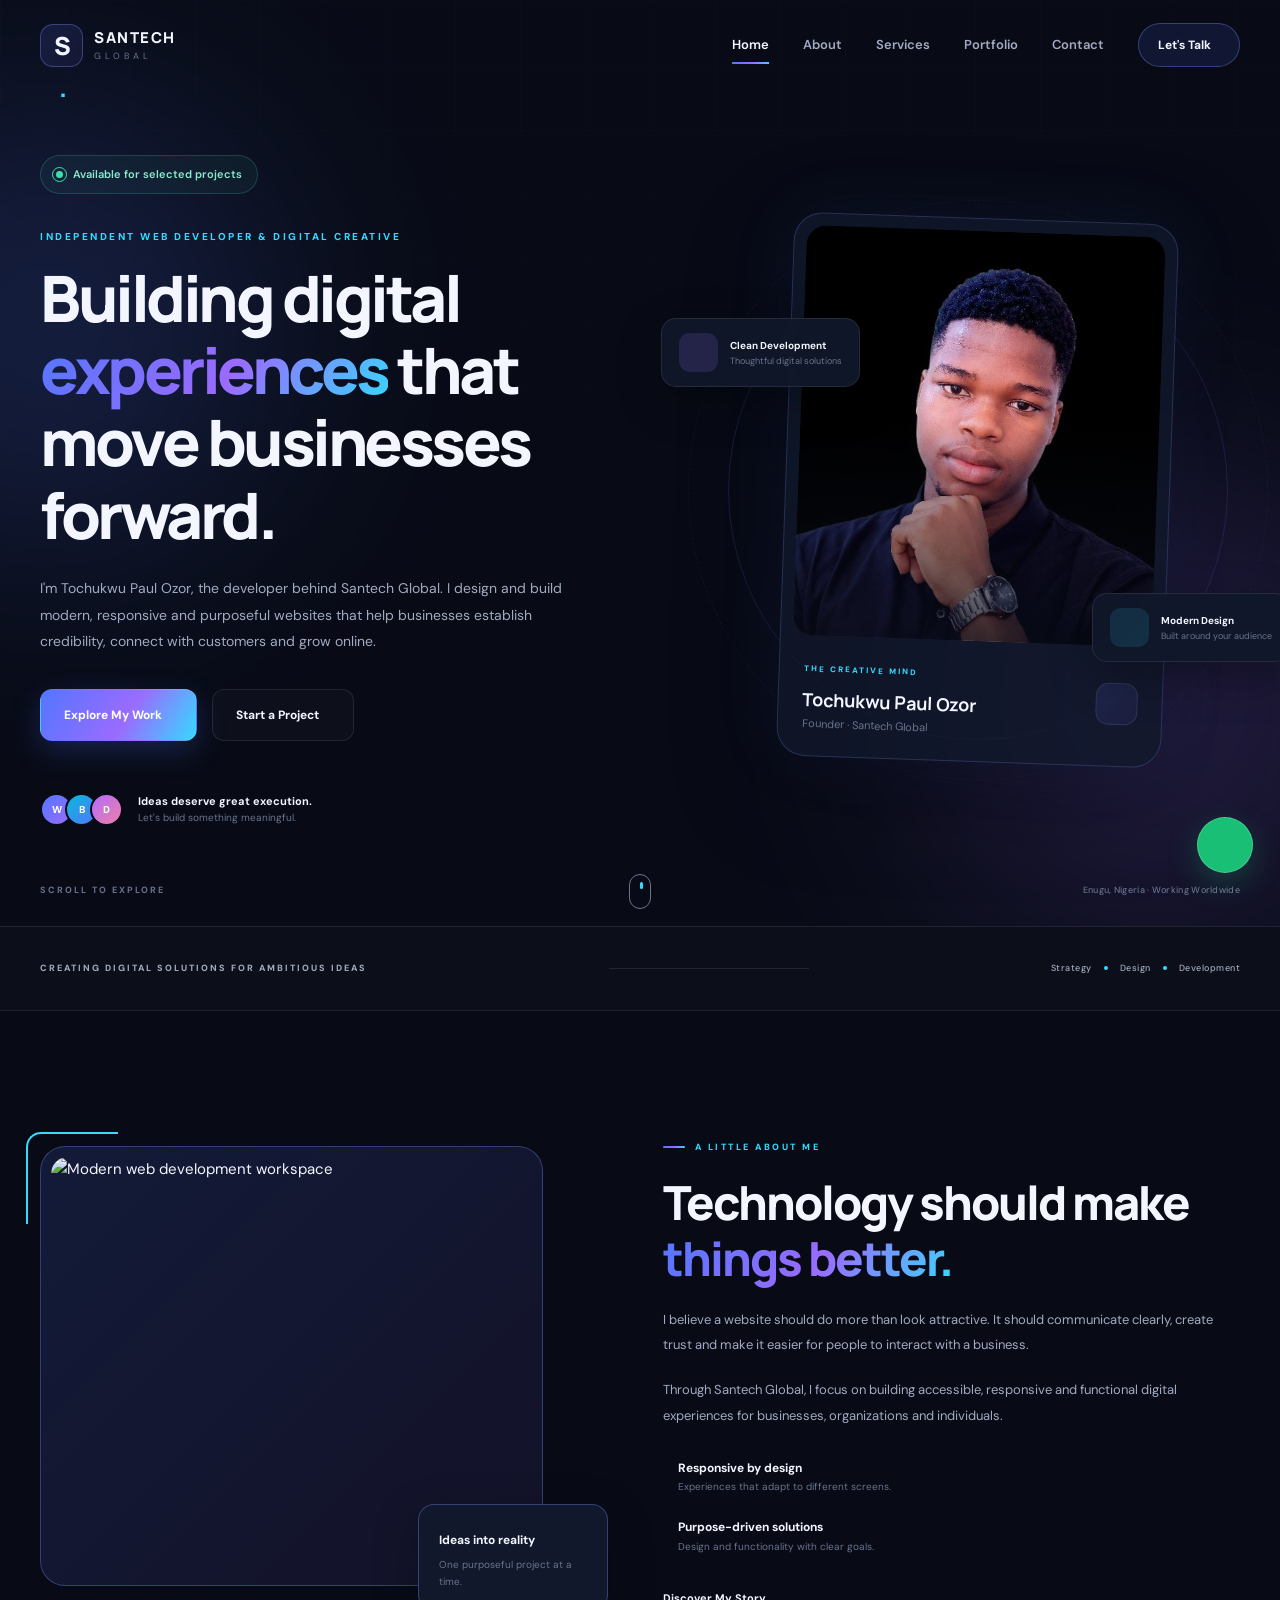
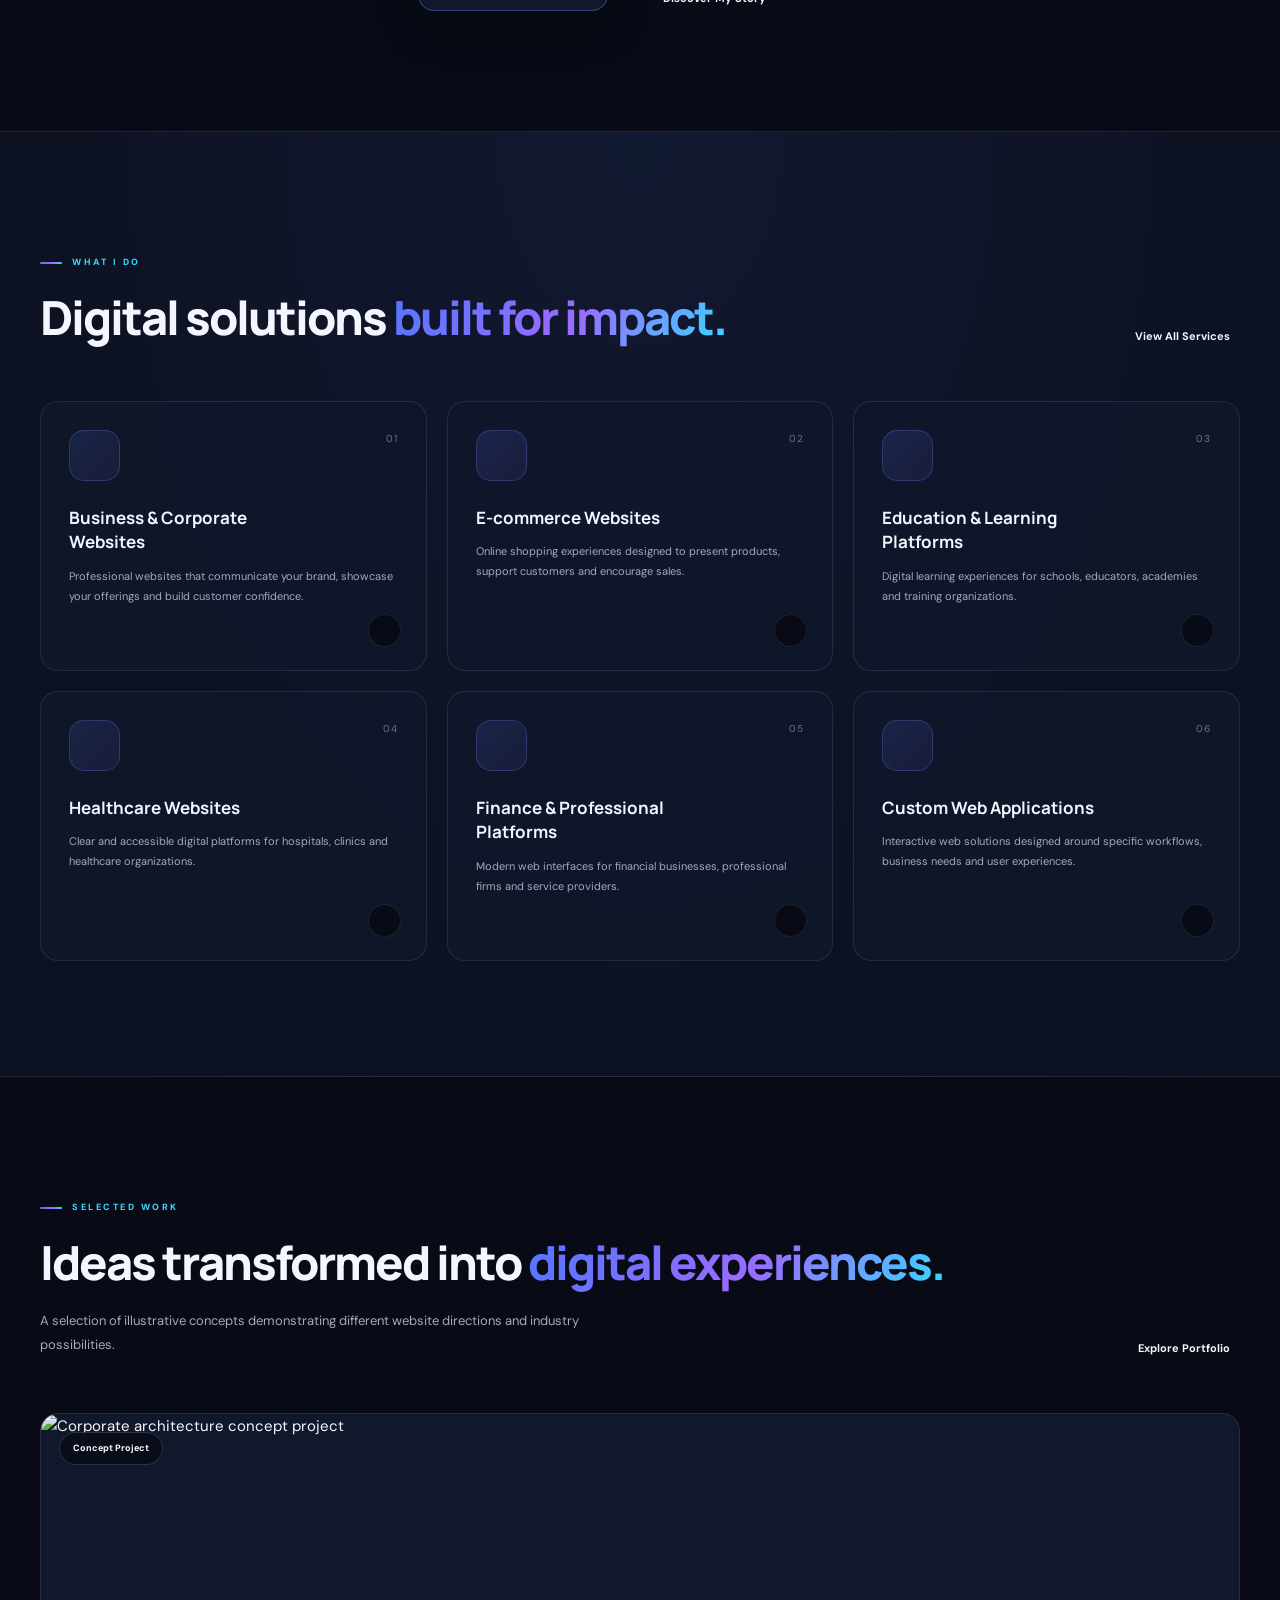
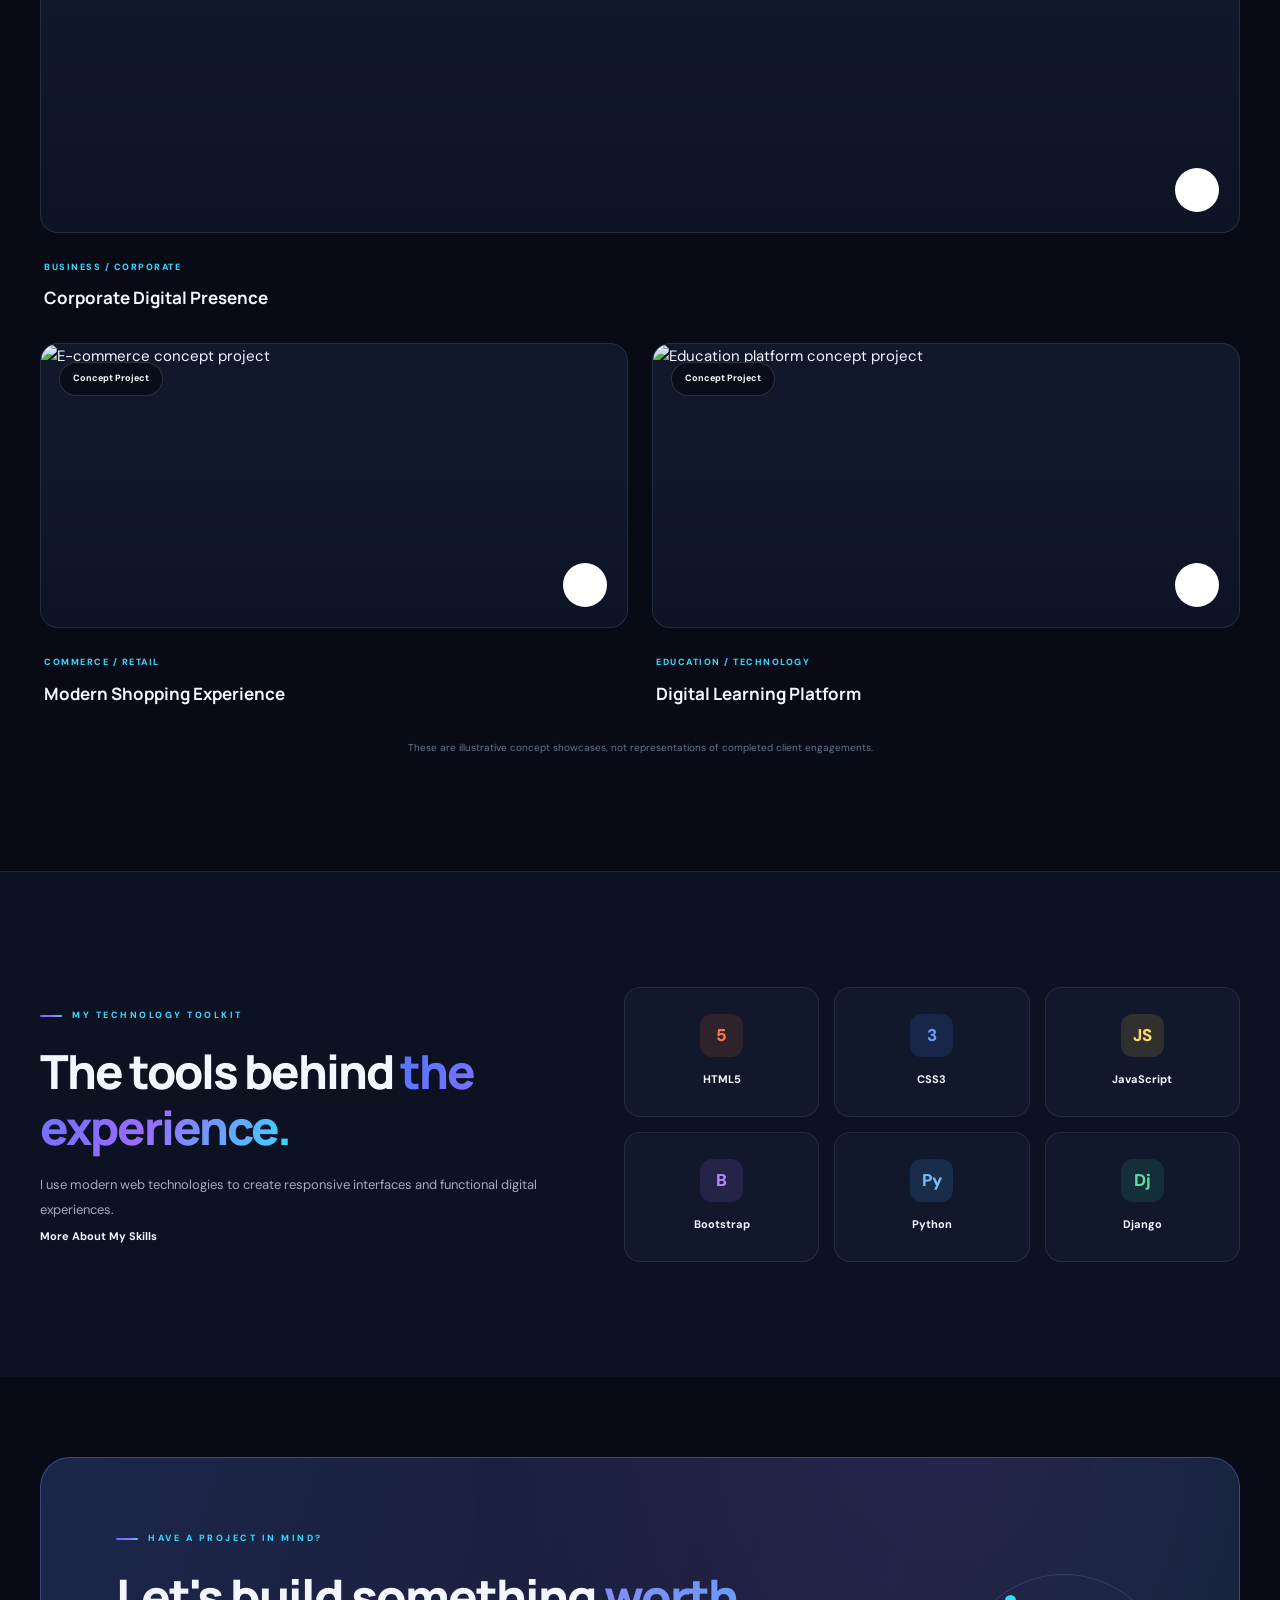
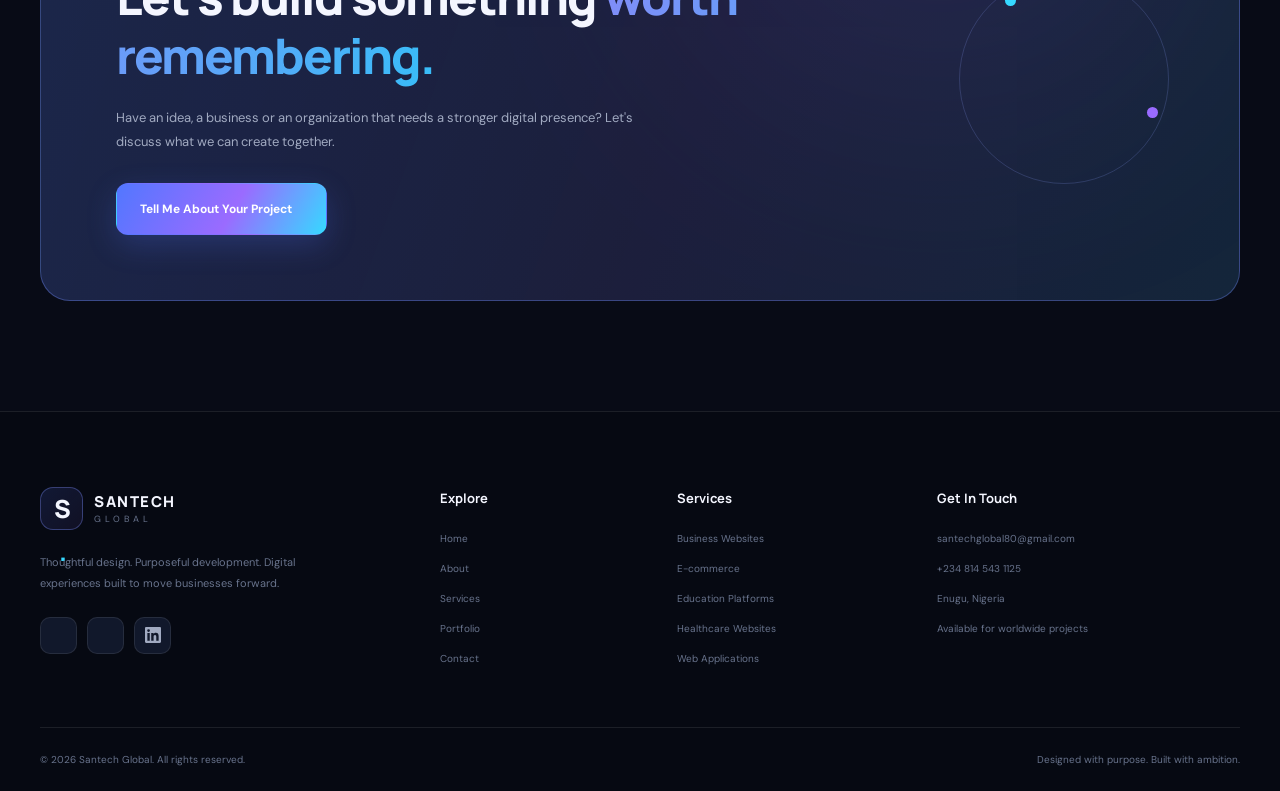
==== commit 06994ea1: "Added profile image" ====
--- a/index.html
+++ b/index.html
@@ -215,7 +215,7 @@
                             -->
 
                             <img
-                                src="https://images.unsplash.com/photo-1500648767791-00dcc994a43e?auto=format&fit=crop&w=900&q=85"
+                                src="/assets/images/profile.jpg"
                                 alt="Temporary professional portrait placeholder"
                                 class="hero-portrait"
                                 fetchpriority="high"
